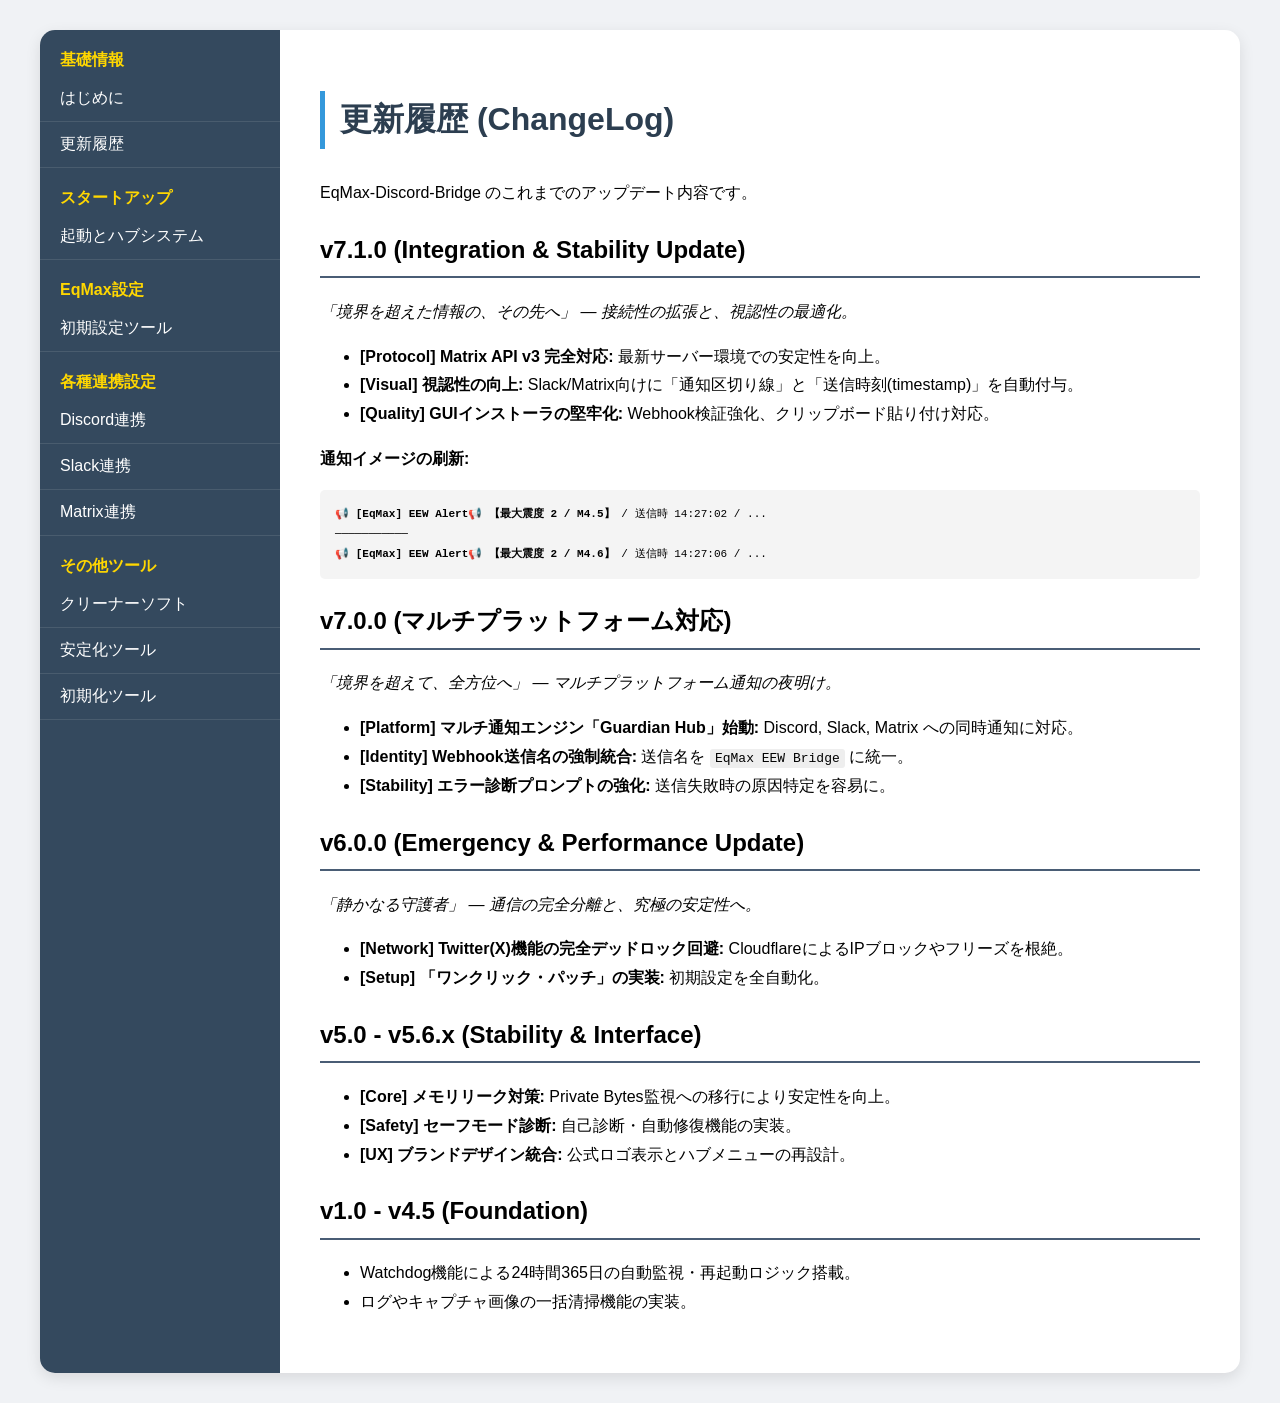
==== Manual/ChangeLog.html @ 86a5e67a "html Update" ====
<!DOCTYPE html PUBLIC "-//W3C//DTD XHTML 1.0 Transitional//EN" "http://www.w3.org/TR/xhtml1/DTD/xhtml1-transitional.dtd">
<html xmlns="http://www.w3.org/1999/xhtml"><!-- InstanceBegin template="/Templates/main-Template-DWT.dwt" codeOutsideHTMLIsLocked="false" -->
<head>
<meta http-equiv="Content-Type" content="text/html; charset=utf-8" />
<!-- InstanceBeginEditable name="doctitle" -->
<title>基礎情報：更新履歴</title>
<!-- InstanceEndEditable -->
<link href="style.css" rel="stylesheet" type="text/css" />
<!-- InstanceBeginEditable name="head" -->
<!-- InstanceEndEditable -->
</head>

<body>

<div class="container">
    <div class="sidebar1">
      <div class="sidebar-title">基礎情報</div>
      <ul class="nav">
        <li><a href="Index.html">はじめに</a></li>
        <li><a href="ChangeLog.html">更新履歴</a></li>
      </ul>

      <div class="sidebar-title">スタートアップ</div>
      <ul class="nav">
		<li><a href="HUBSystem.html">起動とハブシステム</a></li>      </ul>
      <div class="sidebar-title">EqMax設定</div>
      <ul class="nav">
        <li><a href="Initialize.html">初期設定ツール</a></li>
      </ul>
      
      <div class="sidebar-title">各種連携設定</div>
      <ul class="nav">
        <li><a href="Link-Discord.html">Discord連携</a></li>
        <li><a href="Link-Slack.html">Slack連携</a></li>
        <li><a href="Link-Matrix.html">Matrix連携</a></li>
      </ul>
    
      <div class="sidebar-title">その他ツール</div>
      <ul class="nav">
        <li><a href="Cleaner.html">クリーナーソフト</a></li>
        <li><a href="Watchdog.html">安定化ツール</a></li>
        <li><a href="Reset.html">初期化ツール</a></li>
      </ul>
    </div>
  <div class="content"><!-- InstanceBeginEditable name="main_content" -->
<h1>更新履歴 (ChangeLog)</h1>
<p>EqMax-Discord-Bridge のこれまでのアップデート内容です。</p>

<h2 style="border-bottom: 2px solid #4a5d75; padding-bottom: 5px;">v7.1.0 (Integration & Stability Update)</h2>
<p><em>「境界を超えた情報の、その先へ」 — 接続性の拡張と、視認性の最適化。</em></p>
<ul>
  <li><strong>[Protocol] Matrix API v3 完全対応:</strong> 最新サーバー環境での安定性を向上。</li>
  <li><strong>[Visual] 視認性の向上:</strong> Slack/Matrix向けに「通知区切り線」と「送信時刻(timestamp)」を自動付与。</li>
  <li><strong>[Quality] GUIインストーラの堅牢化:</strong> Webhook検証強化、クリップボード貼り付け対応。</li>
</ul>
<p><strong>通知イメージの刷新:</strong></p>
<pre style="background: #f4f4f4; padding: 15px; border-radius: 5px; font-size: 0.85em; overflow-x: auto;">
📢 <strong>[EqMax] EEW Alert📢 【最大震度 2 / M4.5】</strong> / 送信時 14:27:02 / ...
───────────
📢 <strong>[EqMax] EEW Alert📢 【最大震度 2 / M4.6】</strong> / 送信時 14:27:06 / ...
</pre>

<h2 style="border-bottom: 2px solid #4a5d75; padding-bottom: 5px;">v7.0.0 (マルチプラットフォーム対応)</h2>
<p><em>「境界を超えて、全方位へ」 — マルチプラットフォーム通知の夜明け。</em></p>
<ul>
  <li><strong>[Platform] マルチ通知エンジン「Guardian Hub」始動:</strong> Discord, Slack, Matrix への同時通知に対応。</li>
  <li><strong>[Identity] Webhook送信名の強制統合:</strong> 送信名を <code>EqMax EEW Bridge</code> に統一。</li>
  <li><strong>[Stability] エラー診断プロンプトの強化:</strong> 送信失敗時の原因特定を容易に。</li>
</ul>

<h2 style="border-bottom: 2px solid #4a5d75; padding-bottom: 5px;">v6.0.0 (Emergency & Performance Update)</h2>
<p><em>「静かなる守護者」 — 通信の完全分離と、究極の安定性へ。</em></p>
<ul>
  <li><strong>[Network] Twitter(X)機能の完全デッドロック回避:</strong> CloudflareによるIPブロックやフリーズを根絶。</li>
  <li><strong>[Setup] 「ワンクリック・パッチ」の実装:</strong> 初期設定を全自動化。</li>
</ul>

<h2 style="border-bottom: 2px solid #4a5d75; padding-bottom: 5px;">v5.0 - v5.6.x (Stability & Interface)</h2>
<ul>
  <li><strong>[Core] メモリリーク対策:</strong> Private Bytes監視への移行により安定性を向上。</li>
  <li><strong>[Safety] セーフモード診断:</strong> 自己診断・自動修復機能の実装。</li>
  <li><strong>[UX] ブランドデザイン統合:</strong> 公式ロゴ表示とハブメニューの再設計。</li>
</ul>

<h2 style="border-bottom: 2px solid #4a5d75; padding-bottom: 5px;">v1.0 - v4.5 (Foundation)</h2>
<ul>
  <li>Watchdog機能による24時間365日の自動監視・再起動ロジック搭載。</li>
  <li>ログやキャプチャ画像の一括清掃機能の実装。</li>
</ul><!-- TemplateBeginEditable name="head" -->
<!-- TemplateEndEditable -->
<!-- InstanceEndEditable --><!-- end .content --></div>
  <!-- end .container --></div>
</body>
<!-- InstanceEnd --></html>
---- Manual/style.css ----
/* --- 1. 基本設定・レイアウト --- */
body { font-family: "Meiryo", sans-serif; background-color: #f0f2f5; margin: 0; padding: 30px; }
.container { max-width: 1200px; background: #FFF; margin: 0 auto; display: flex; box-shadow: 0 5px 15px rgba(0,0,0,0.1); min-height: 80vh; border-radius: 15px; overflow: hidden; }
.content { padding: 40px; flex: 1; line-height: 1.8; }
.text-center { text-align: center; display: flex; flex-direction: column; align-items: center; margin-bottom: 40px; }
.card { border: 1px solid #ccc; padding: 20px; background: #fff; margin-bottom: 20px; border-radius: 4px; }
.description { flex: 1; }

/* --- 2. Flexboxレイアウト（画像並列） --- */
.flex-container {
    display: flex;
    gap: 20px;
    flex-wrap: wrap;
    align-items: flex-start;
} /* ←ここでちゃんと閉じる */

/* --- 3. 画像の一括設定（全カード共通） --- */
.card img {
    max-width: 100%;       /* これ以上デカくならないガードレールのみ */
    height: auto;
    display: block;
    cursor: pointer;
    transition: transform 0.2s ease-in-out;
}
.card img:hover {
    transform: scale(1.8);
    z-index: 999;
}

/* --- 4. コンポーネント・その他 --- */
table { border-collapse: collapse; width: 100%; margin: 15px 0; font-size: 0.9em; }
table th, table td { border: 1px solid #ddd; padding: 10px; text-align: center; }
table th { background-color: #f8f9fa; color: #333; font-weight: bold; }
.card ul { margin: 5px 0; padding-left: 20px; }
.card li { margin-bottom: 8px; }
code { background: #eee; padding: 2px 5px; border-radius: 3px; font-family: monospace; }

/* --- 5. サイドバー・見出し --- */
.sidebar1 { width: 240px; background-color: #34495e; color: #fff; }
.sidebar-title { color: #ffd700; font-weight: bold; padding: 20px 20px 5px 20px; }
ul.nav { list-style: none; padding: 0; margin: 0; }
ul.nav li a { display: block; padding: 12px 20px; color: #fff; text-decoration: none; border-bottom: 1px solid rgba(255,255,255,0.1); }
ul.nav li a:hover { background: #6c84a3; }
h1 { color: #2c3e50; border-left: 5px solid #3498db; padding-left: 15px; margin-bottom: 30px; }

/* --- 6. レスポンシブ --- */
@media (max-width: 768px) {
    .container { flex-direction: column; }
    .flex-container { flex-direction: column; }
}
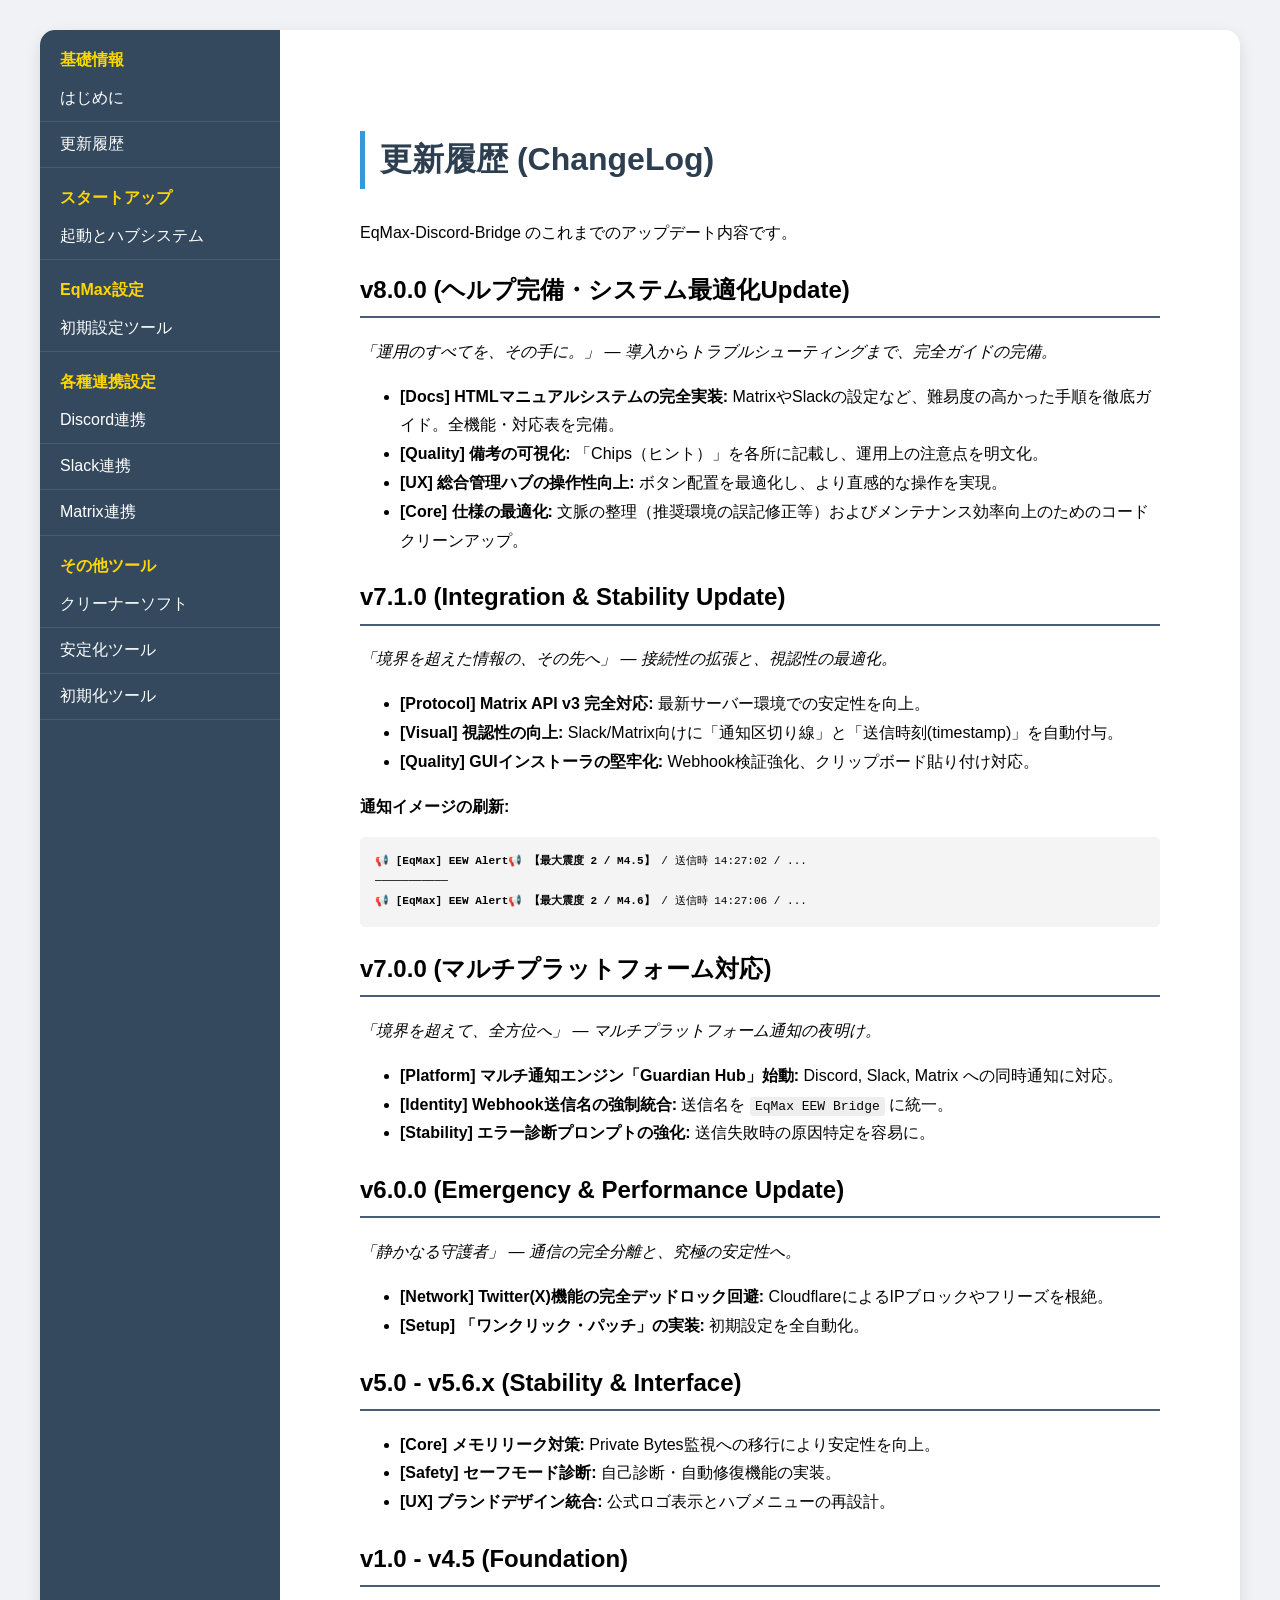
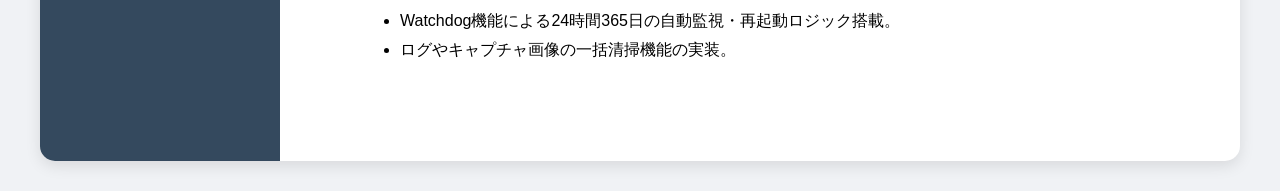
==== commit 04c37629: "v8.0.0Update" ====
--- a/Manual/ChangeLog.html
+++ b/Manual/ChangeLog.html
@@ -1,5 +1,6 @@
 <!DOCTYPE html PUBLIC "-//W3C//DTD XHTML 1.0 Transitional//EN" "http://www.w3.org/TR/xhtml1/DTD/xhtml1-transitional.dtd">
-<html xmlns="http://www.w3.org/1999/xhtml"><!-- InstanceBegin template="/Templates/main-Template-DWT.dwt" codeOutsideHTMLIsLocked="false" -->
+<html xmlns="http://www.w3.org/1999/xhtml">
+<!-- InstanceBegin template="/Templates/main-Template-DWT.dwt" codeOutsideHTMLIsLocked="false" -->
 <head>
 <meta http-equiv="Content-Type" content="text/html; charset=utf-8" />
 <!-- InstanceBeginEditable name="doctitle" -->
@@ -11,84 +12,86 @@
 </head>
 
 <body>
-
 <div class="container">
-    <div class="sidebar1">
-      <div class="sidebar-title">基礎情報</div>
-      <ul class="nav">
-        <li><a href="Index.html">はじめに</a></li>
-        <li><a href="ChangeLog.html">更新履歴</a></li>
+  <div class="sidebar1">
+    <div class="sidebar-title">基礎情報</div>
+    <ul class="nav">
+      <li><a href="Index.html">はじめに</a></li>
+      <li><a href="ChangeLog.html">更新履歴</a></li>
+    </ul>
+    <div class="sidebar-title">スタートアップ</div>
+    <ul class="nav">
+      <li><a href="HUBSystem.html">起動とハブシステム</a></li>
+    </ul>
+    <div class="sidebar-title">EqMax設定</div>
+    <ul class="nav">
+      <li><a href="Initialize.html">初期設定ツール</a></li>
+    </ul>
+    <div class="sidebar-title">各種連携設定</div>
+    <ul class="nav">
+      <li><a href="Link-Discord.html">Discord連携</a></li>
+      <li><a href="Link-Slack.html">Slack連携</a></li>
+      <li><a href="Link-Matrix.html">Matrix連携</a></li>
+    </ul>
+    <div class="sidebar-title">その他ツール</div>
+    <ul class="nav">
+      <li><a href="Cleaner.html">クリーナーソフト</a></li>
+      <li><a href="Watchdog.html">安定化ツール</a></li>
+      <li><a href="Reset.html">初期化ツール</a></li>
+    </ul>
+  </div>
+  <div class="content"><!-- InstanceBeginEditable name="main_content" -->
+    <div class="content">
+      <h1>更新履歴 (ChangeLog)</h1>
+      <p>EqMax-Discord-Bridge のこれまでのアップデート内容です。</p>
+      <h2 style="border-bottom: 2px solid #4a5d75; padding-bottom: 5px;">v8.0.0 (ヘルプ完備・システム最適化Update)</h2>
+      <p><em>「運用のすべてを、その手に。」 — 導入からトラブルシューティングまで、完全ガイドの完備。</em></p>
+      <ul>
+        <li><strong>[Docs] HTMLマニュアルシステムの完全実装:</strong> MatrixやSlackの設定など、難易度の高かった手順を徹底ガイド。全機能・対応表を完備。</li>
+        <li><strong>[Quality] 備考の可視化:</strong> 「Chips（ヒント）」を各所に記載し、運用上の注意点を明文化。</li>
+        <li><strong>[UX] 総合管理ハブの操作性向上:</strong> ボタン配置を最適化し、より直感的な操作を実現。</li>
+        <li><strong>[Core] 仕様の最適化:</strong> 文脈の整理（推奨環境の誤記修正等）およびメンテナンス効率向上のためのコードクリーンアップ。</li>
       </ul>
-
-      <div class="sidebar-title">スタートアップ</div>
-      <ul class="nav">
-		<li><a href="HUBSystem.html">起動とハブシステム</a></li>      </ul>
-      <div class="sidebar-title">EqMax設定</div>
-      <ul class="nav">
-        <li><a href="Initialize.html">初期設定ツール</a></li>
+      <h2 style="border-bottom: 2px solid #4a5d75; padding-bottom: 5px;">v7.1.0 (Integration & Stability Update)</h2>
+      <p><em>「境界を超えた情報の、その先へ」 — 接続性の拡張と、視認性の最適化。</em></p>
+      <ul>
+        <li><strong>[Protocol] Matrix API v3 完全対応:</strong> 最新サーバー環境での安定性を向上。</li>
+        <li><strong>[Visual] 視認性の向上:</strong> Slack/Matrix向けに「通知区切り線」と「送信時刻(timestamp)」を自動付与。</li>
+        <li><strong>[Quality] GUIインストーラの堅牢化:</strong> Webhook検証強化、クリップボード貼り付け対応。</li>
       </ul>
-      
-      <div class="sidebar-title">各種連携設定</div>
-      <ul class="nav">
-        <li><a href="Link-Discord.html">Discord連携</a></li>
-        <li><a href="Link-Slack.html">Slack連携</a></li>
-        <li><a href="Link-Matrix.html">Matrix連携</a></li>
-      </ul>
-    
-      <div class="sidebar-title">その他ツール</div>
-      <ul class="nav">
-        <li><a href="Cleaner.html">クリーナーソフト</a></li>
-        <li><a href="Watchdog.html">安定化ツール</a></li>
-        <li><a href="Reset.html">初期化ツール</a></li>
-      </ul>
-    </div>
-  <div class="content"><!-- InstanceBeginEditable name="main_content" -->
-<h1>更新履歴 (ChangeLog)</h1>
-<p>EqMax-Discord-Bridge のこれまでのアップデート内容です。</p>
-
-<h2 style="border-bottom: 2px solid #4a5d75; padding-bottom: 5px;">v7.1.0 (Integration & Stability Update)</h2>
-<p><em>「境界を超えた情報の、その先へ」 — 接続性の拡張と、視認性の最適化。</em></p>
-<ul>
-  <li><strong>[Protocol] Matrix API v3 完全対応:</strong> 最新サーバー環境での安定性を向上。</li>
-  <li><strong>[Visual] 視認性の向上:</strong> Slack/Matrix向けに「通知区切り線」と「送信時刻(timestamp)」を自動付与。</li>
-  <li><strong>[Quality] GUIインストーラの堅牢化:</strong> Webhook検証強化、クリップボード貼り付け対応。</li>
-</ul>
-<p><strong>通知イメージの刷新:</strong></p>
-<pre style="background: #f4f4f4; padding: 15px; border-radius: 5px; font-size: 0.85em; overflow-x: auto;">
+      <p><strong>通知イメージの刷新:</strong></p>
+      <pre style="background: #f4f4f4; padding: 15px; border-radius: 5px; font-size: 0.85em; overflow-x: auto;">
 📢 <strong>[EqMax] EEW Alert📢 【最大震度 2 / M4.5】</strong> / 送信時 14:27:02 / ...
 ───────────
 📢 <strong>[EqMax] EEW Alert📢 【最大震度 2 / M4.6】</strong> / 送信時 14:27:06 / ...
 </pre>
-
-<h2 style="border-bottom: 2px solid #4a5d75; padding-bottom: 5px;">v7.0.0 (マルチプラットフォーム対応)</h2>
-<p><em>「境界を超えて、全方位へ」 — マルチプラットフォーム通知の夜明け。</em></p>
-<ul>
-  <li><strong>[Platform] マルチ通知エンジン「Guardian Hub」始動:</strong> Discord, Slack, Matrix への同時通知に対応。</li>
-  <li><strong>[Identity] Webhook送信名の強制統合:</strong> 送信名を <code>EqMax EEW Bridge</code> に統一。</li>
-  <li><strong>[Stability] エラー診断プロンプトの強化:</strong> 送信失敗時の原因特定を容易に。</li>
-</ul>
-
-<h2 style="border-bottom: 2px solid #4a5d75; padding-bottom: 5px;">v6.0.0 (Emergency & Performance Update)</h2>
-<p><em>「静かなる守護者」 — 通信の完全分離と、究極の安定性へ。</em></p>
-<ul>
-  <li><strong>[Network] Twitter(X)機能の完全デッドロック回避:</strong> CloudflareによるIPブロックやフリーズを根絶。</li>
-  <li><strong>[Setup] 「ワンクリック・パッチ」の実装:</strong> 初期設定を全自動化。</li>
-</ul>
-
-<h2 style="border-bottom: 2px solid #4a5d75; padding-bottom: 5px;">v5.0 - v5.6.x (Stability & Interface)</h2>
-<ul>
-  <li><strong>[Core] メモリリーク対策:</strong> Private Bytes監視への移行により安定性を向上。</li>
-  <li><strong>[Safety] セーフモード診断:</strong> 自己診断・自動修復機能の実装。</li>
-  <li><strong>[UX] ブランドデザイン統合:</strong> 公式ロゴ表示とハブメニューの再設計。</li>
-</ul>
-
-<h2 style="border-bottom: 2px solid #4a5d75; padding-bottom: 5px;">v1.0 - v4.5 (Foundation)</h2>
-<ul>
-  <li>Watchdog機能による24時間365日の自動監視・再起動ロジック搭載。</li>
-  <li>ログやキャプチャ画像の一括清掃機能の実装。</li>
-</ul><!-- TemplateBeginEditable name="head" -->
-<!-- TemplateEndEditable -->
-<!-- InstanceEndEditable --><!-- end .content --></div>
+      <h2 style="border-bottom: 2px solid #4a5d75; padding-bottom: 5px;">v7.0.0 (マルチプラットフォーム対応)</h2>
+      <p><em>「境界を超えて、全方位へ」 — マルチプラットフォーム通知の夜明け。</em></p>
+      <ul>
+        <li><strong>[Platform] マルチ通知エンジン「Guardian Hub」始動:</strong> Discord, Slack, Matrix への同時通知に対応。</li>
+        <li><strong>[Identity] Webhook送信名の強制統合:</strong> 送信名を <code>EqMax EEW Bridge</code> に統一。</li>
+        <li><strong>[Stability] エラー診断プロンプトの強化:</strong> 送信失敗時の原因特定を容易に。</li>
+      </ul>
+      <h2 style="border-bottom: 2px solid #4a5d75; padding-bottom: 5px;">v6.0.0 (Emergency & Performance Update)</h2>
+      <p><em>「静かなる守護者」 — 通信の完全分離と、究極の安定性へ。</em></p>
+      <ul>
+        <li><strong>[Network] Twitter(X)機能の完全デッドロック回避:</strong> CloudflareによるIPブロックやフリーズを根絶。</li>
+        <li><strong>[Setup] 「ワンクリック・パッチ」の実装:</strong> 初期設定を全自動化。</li>
+      </ul>
+      <h2 style="border-bottom: 2px solid #4a5d75; padding-bottom: 5px;">v5.0 - v5.6.x (Stability & Interface)</h2>
+      <ul>
+        <li><strong>[Core] メモリリーク対策:</strong> Private Bytes監視への移行により安定性を向上。</li>
+        <li><strong>[Safety] セーフモード診断:</strong> 自己診断・自動修復機能の実装。</li>
+        <li><strong>[UX] ブランドデザイン統合:</strong> 公式ロゴ表示とハブメニューの再設計。</li>
+      </ul>
+      <h2 style="border-bottom: 2px solid #4a5d75; padding-bottom: 5px;">v1.0 - v4.5 (Foundation)</h2>
+      <ul>
+        <li>Watchdog機能による24時間365日の自動監視・再起動ロジック搭載。</li>
+        <li>ログやキャプチャ画像の一括清掃機能の実装。</li>
+      </ul>
+    </div>
+    <!-- InstanceEndEditable --><!-- end .content --></div>
   <!-- end .container --></div>
 </body>
-<!-- InstanceEnd --></html>
+<!-- InstanceEnd -->
+</html>
--- a/Manual/style.css
+++ b/Manual/style.css
@@ -1,50 +1,130 @@
 /* --- 1. 基本設定・レイアウト --- */
-body { font-family: "Meiryo", sans-serif; background-color: #f0f2f5; margin: 0; padding: 30px; }
-.container { max-width: 1200px; background: #FFF; margin: 0 auto; display: flex; box-shadow: 0 5px 15px rgba(0,0,0,0.1); min-height: 80vh; border-radius: 15px; overflow: hidden; }
-.content { padding: 40px; flex: 1; line-height: 1.8; }
-.text-center { text-align: center; display: flex; flex-direction: column; align-items: center; margin-bottom: 40px; }
-.card { border: 1px solid #ccc; padding: 20px; background: #fff; margin-bottom: 20px; border-radius: 4px; }
-.description { flex: 1; }
-
+body {
+	font-family: "Meiryo", sans-serif;
+	background-color: #f0f2f5;
+	margin: 0;
+	padding: 30px;
+}
+.container {
+	max-width: 1200px;
+	background: #FFF;
+	margin: 0 auto;
+	display: flex;
+	box-shadow: 0 5px 15px rgba(0,0,0,0.1);
+	min-height: 80vh;
+	border-radius: 15px;
+	overflow: hidden;
+}
+.content {
+	padding: 40px;
+	flex: 1;
+	line-height: 1.8;
+}
+.text-center {
+	text-align: center;
+	display: flex;
+	flex-direction: column;
+	align-items: center;
+	margin-bottom: 40px;
+}
+.card {
+	border: 1px solid #ccc;
+	padding: 20px;
+	background: #fff;
+	margin-bottom: 20px;
+	border-radius: 4px;
+}
+.description {
+	flex: 1;
+}
 /* --- 2. Flexboxレイアウト（画像並列） --- */
 .flex-container {
-    display: flex;
-    gap: 20px;
-    flex-wrap: wrap;
-    align-items: flex-start;
+	display: flex;
+	gap: 20px;
+	flex-wrap: wrap;
+	align-items: flex-start;
 } /* ←ここでちゃんと閉じる */
-
 /* --- 3. 画像の一括設定（全カード共通） --- */
 .card img {
-    max-width: 100%;       /* これ以上デカくならないガードレールのみ */
-    height: auto;
-    display: block;
-    cursor: pointer;
-    transition: transform 0.2s ease-in-out;
+	max-width: 100%;       /* これ以上デカくならないガードレールのみ */
+	height: auto;
+	display: block;
+	cursor: pointer;
+	transition: transform 0.2s ease-in-out;
 }
 .card img:hover {
-    transform: scale(1.8);
-    z-index: 999;
+	transform: scale(1.8);
+	z-index: 999;
 }
-
 /* --- 4. コンポーネント・その他 --- */
-table { border-collapse: collapse; width: 100%; margin: 15px 0; font-size: 0.9em; }
-table th, table td { border: 1px solid #ddd; padding: 10px; text-align: center; }
-table th { background-color: #f8f9fa; color: #333; font-weight: bold; }
-.card ul { margin: 5px 0; padding-left: 20px; }
-.card li { margin-bottom: 8px; }
-code { background: #eee; padding: 2px 5px; border-radius: 3px; font-family: monospace; }
-
+table {
+	border-collapse: collapse;
+	width: 100%;
+	margin: 15px 0;
+	font-size: 0.9em;
+}
+table th, table td {
+	border: 1px solid #ddd;
+	padding: 10px;
+	text-align: center;
+}
+table th {
+	background-color: #f8f9fa;
+	color: #333;
+	font-weight: bold;
+}
+.card ul {
+	margin: 5px 0;
+	padding-left: 20px;
+}
+.card li {
+	margin-bottom: 8px;
+}
+code {
+	background: #eee;
+	padding: 2px 5px;
+	border-radius: 3px;
+	font-family: monospace;
+}
 /* --- 5. サイドバー・見出し --- */
-.sidebar1 { width: 240px; background-color: #34495e; color: #fff; }
-.sidebar-title { color: #ffd700; font-weight: bold; padding: 20px 20px 5px 20px; }
-ul.nav { list-style: none; padding: 0; margin: 0; }
-ul.nav li a { display: block; padding: 12px 20px; color: #fff; text-decoration: none; border-bottom: 1px solid rgba(255,255,255,0.1); }
-ul.nav li a:hover { background: #6c84a3; }
-h1 { color: #2c3e50; border-left: 5px solid #3498db; padding-left: 15px; margin-bottom: 30px; }
+.sidebar1 {
+	width: 240px;
+	background-color: #34495e;
+	color: #fff;
+}
+.sidebar-title {
+	color: #ffd700;
+	font-weight: bold;
+	padding: 20px 20px 5px 20px;
+}
+ul.nav {
+	list-style: none;
+	padding: 0;
+	margin: 0;
+}
+ul.nav li a {
+	display: block;
+	padding: 12px 20px;
+	color: #fff;
+	text-decoration: none;
+	border-bottom: 1px solid rgba(255,255,255,0.1);
+}
+ul.nav li a:hover {
+	background: #6c84a3;
+}
+h1 {
+	color: #2c3e50;
+	border-left: 5px solid #3498db;
+	padding-left: 15px;
+	margin-bottom: 30px;
+}
 
 /* --- 6. レスポンシブ --- */
 @media (max-width: 768px) {
-    .container { flex-direction: column; }
-    .flex-container { flex-direction: column; }
+.container {
+	flex-direction: column;
 }
+.flex-container {
+	flex-direction: column;
+}
+}
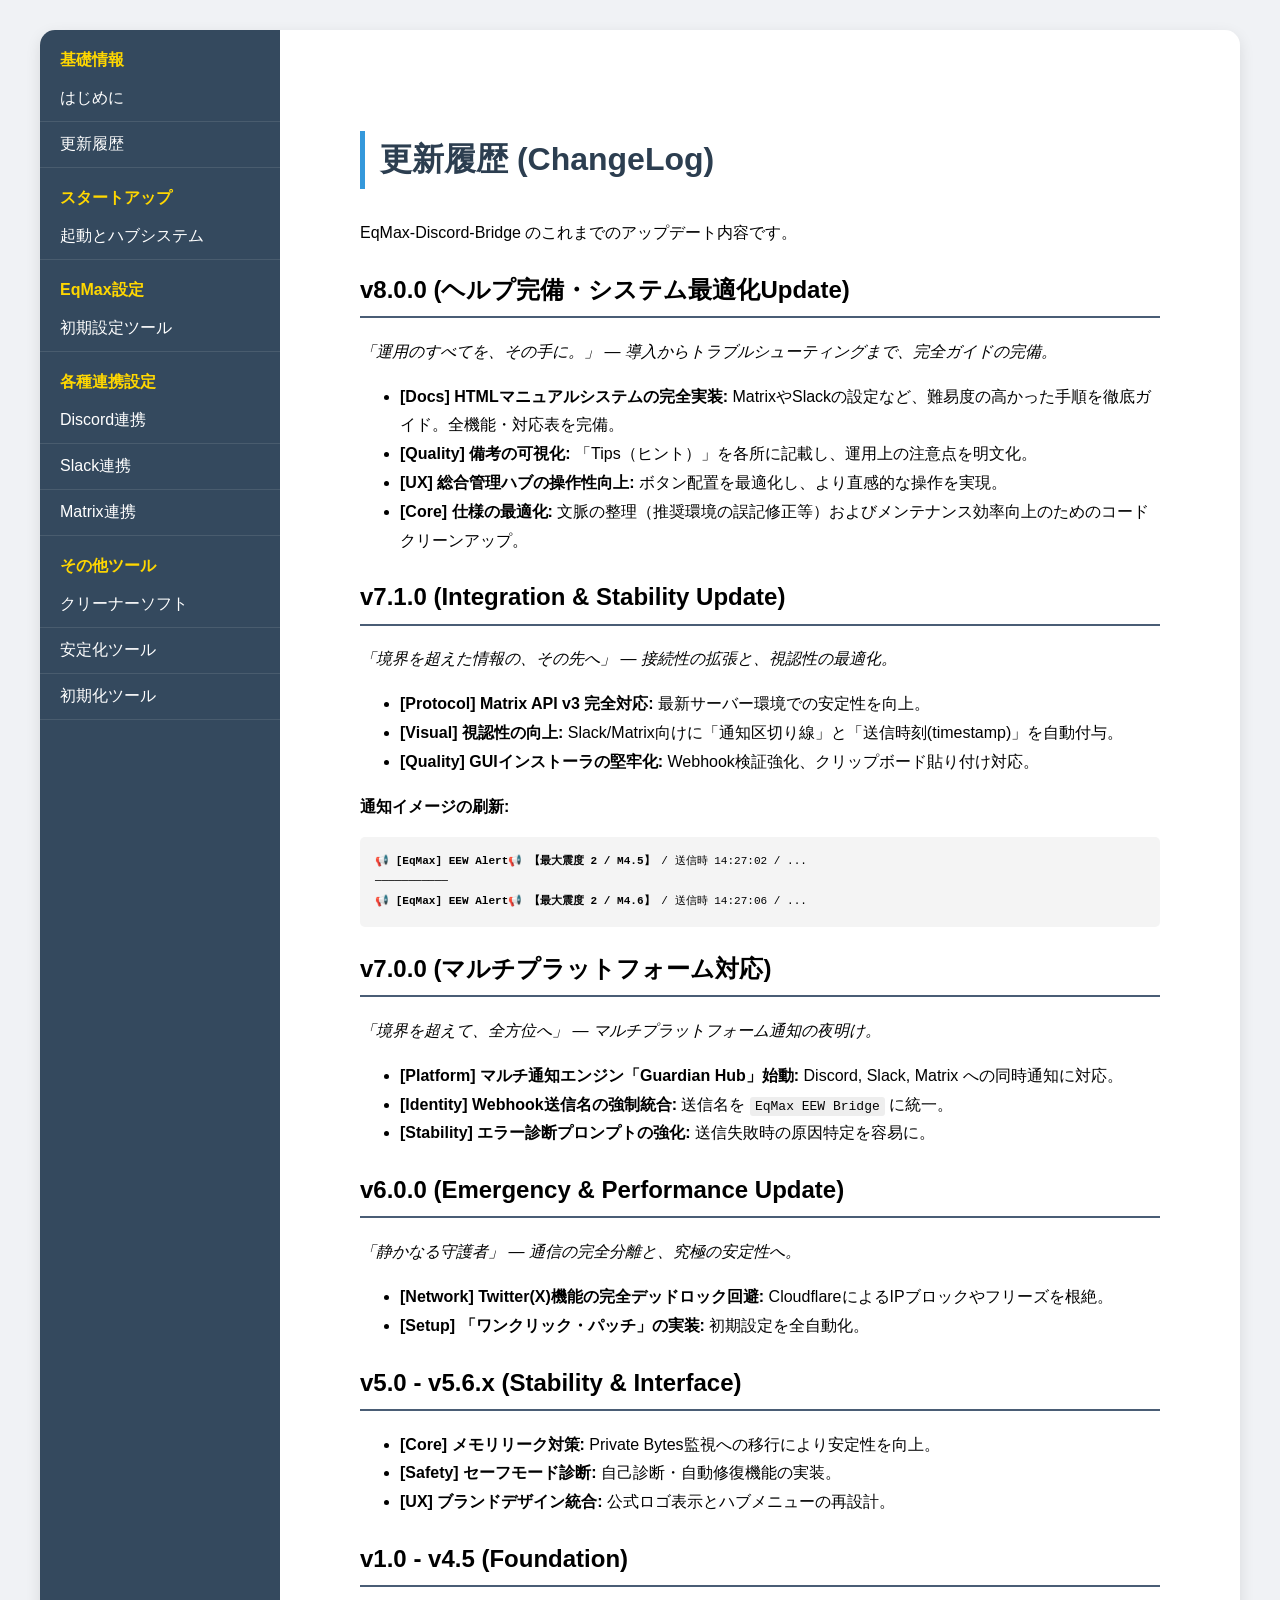
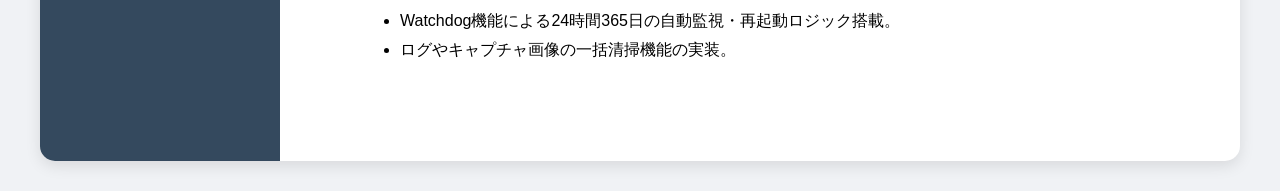
==== commit efba3059: "v8.5SR2" ====
--- a/Manual/ChangeLog.html
+++ b/Manual/ChangeLog.html
@@ -48,7 +48,7 @@
       <p><em>「運用のすべてを、その手に。」 — 導入からトラブルシューティングまで、完全ガイドの完備。</em></p>
       <ul>
         <li><strong>[Docs] HTMLマニュアルシステムの完全実装:</strong> MatrixやSlackの設定など、難易度の高かった手順を徹底ガイド。全機能・対応表を完備。</li>
-        <li><strong>[Quality] 備考の可視化:</strong> 「Chips（ヒント）」を各所に記載し、運用上の注意点を明文化。</li>
+        <li><strong>[Quality] 備考の可視化:</strong> 「Tips（ヒント）」を各所に記載し、運用上の注意点を明文化。</li>
         <li><strong>[UX] 総合管理ハブの操作性向上:</strong> ボタン配置を最適化し、より直感的な操作を実現。</li>
         <li><strong>[Core] 仕様の最適化:</strong> 文脈の整理（推奨環境の誤記修正等）およびメンテナンス効率向上のためのコードクリーンアップ。</li>
       </ul>
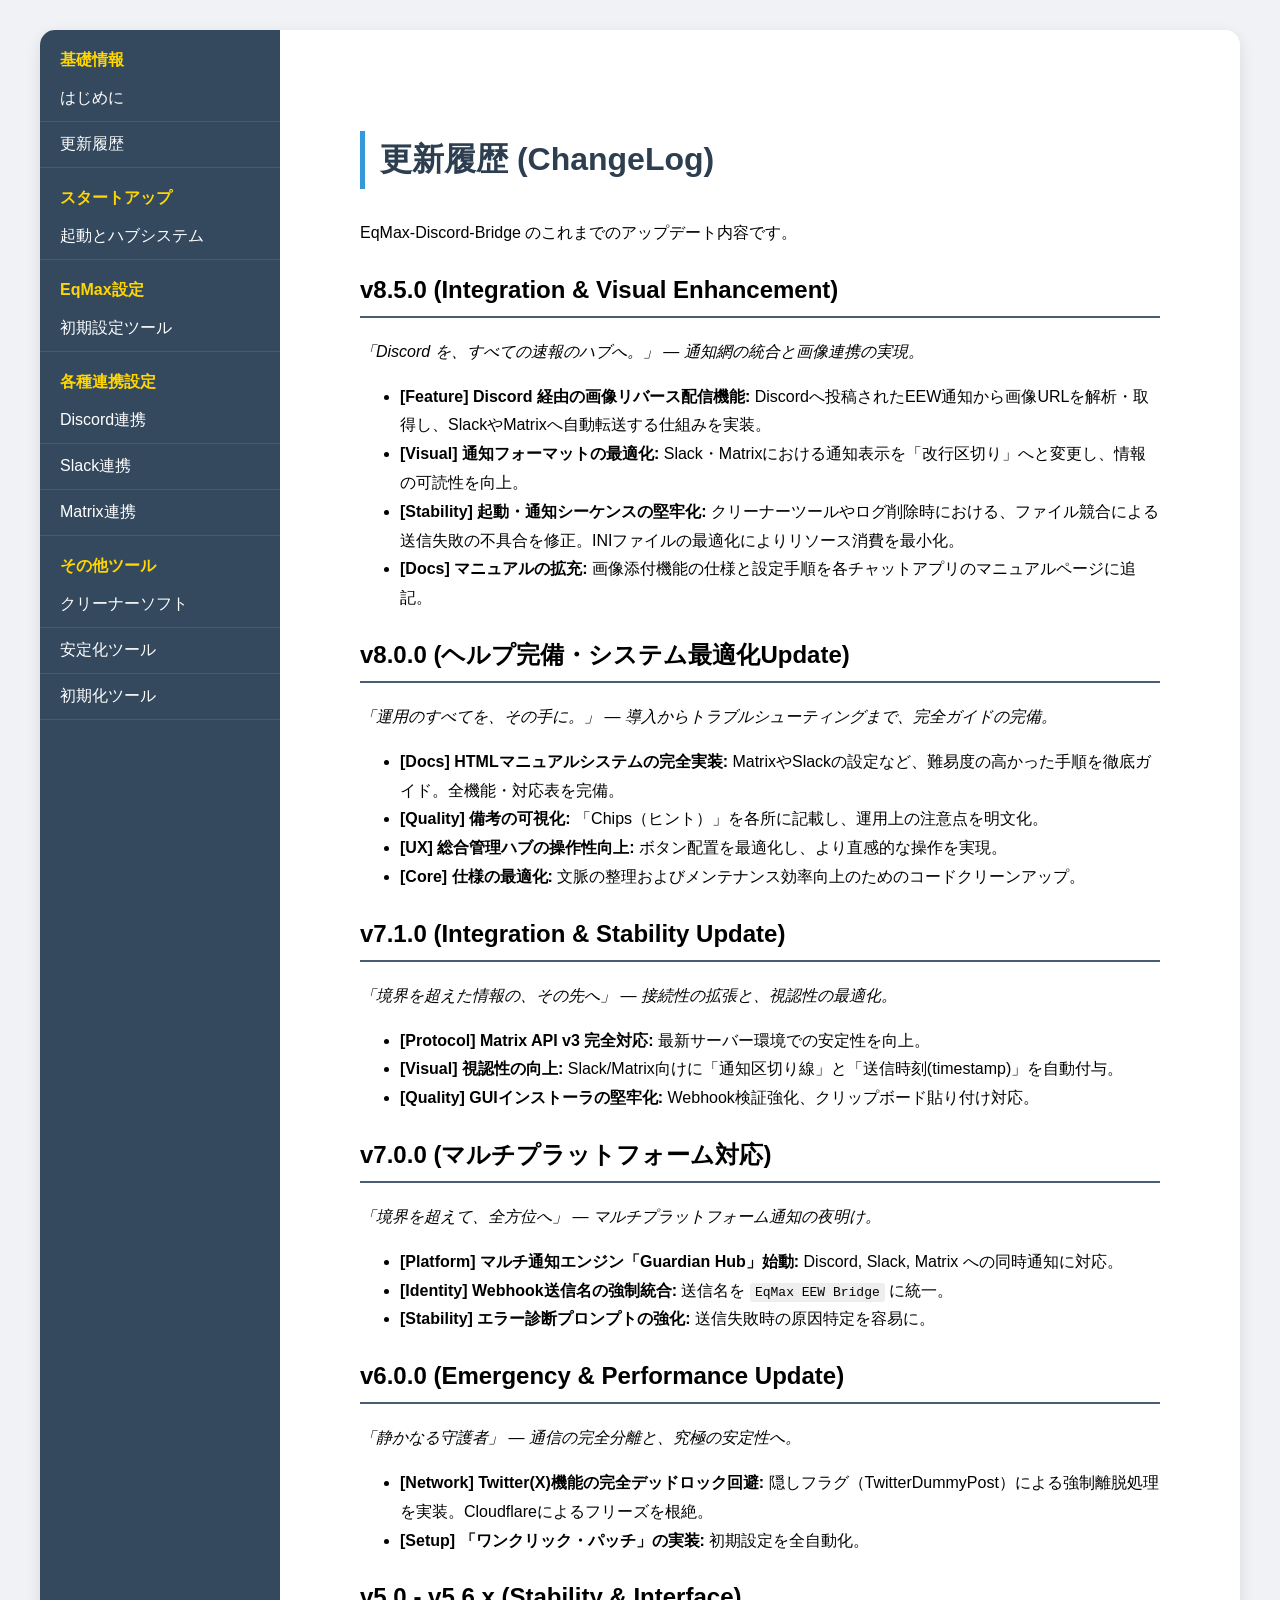
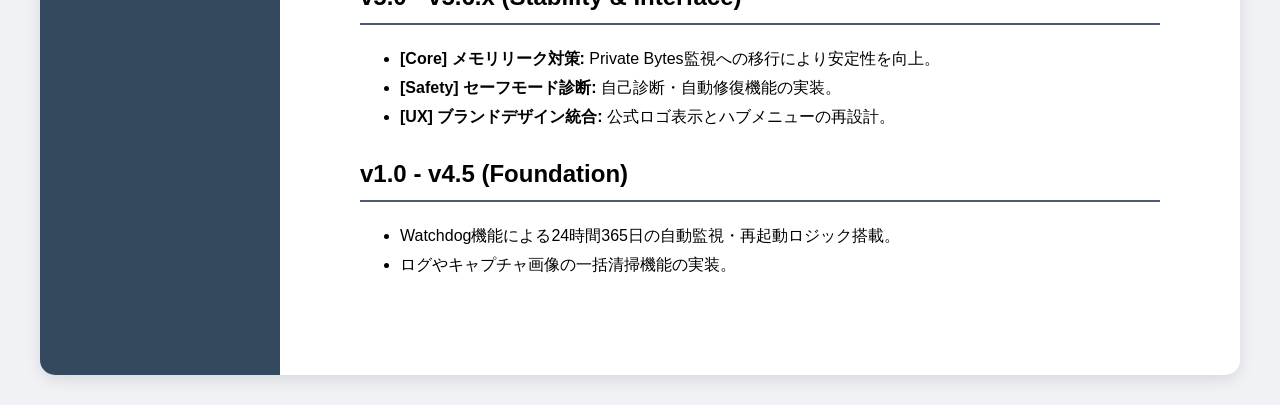
==== commit c9791f1c: "8.5リリースソース" ====
--- a/Manual/ChangeLog.html
+++ b/Manual/ChangeLog.html
@@ -41,17 +41,27 @@
     </ul>
   </div>
   <div class="content"><!-- InstanceBeginEditable name="main_content" -->
-    <div class="content">
-      <h1>更新履歴 (ChangeLog)</h1>
+    <div class="content"><h1>更新履歴 (ChangeLog)</h1>
       <p>EqMax-Discord-Bridge のこれまでのアップデート内容です。</p>
+
+      <h2 style="border-bottom: 2px solid #4a5d75; padding-bottom: 5px;">v8.5.0 (Integration & Visual Enhancement)</h2>
+      <p><em>「Discord を、すべての速報のハブへ。」 — 通知網の統合と画像連携の実現。</em></p>
+      <ul>
+        <li><strong>[Feature] Discord 経由の画像リバース配信機能:</strong> Discordへ投稿されたEEW通知から画像URLを解析・取得し、SlackやMatrixへ自動転送する仕組みを実装。</li>
+        <li><strong>[Visual] 通知フォーマットの最適化:</strong> Slack・Matrixにおける通知表示を「改行区切り」へと変更し、情報の可読性を向上。</li>
+        <li><strong>[Stability] 起動・通知シーケンスの堅牢化:</strong> クリーナーツールやログ削除時における、ファイル競合による送信失敗の不具合を修正。INIファイルの最適化によりリソース消費を最小化。</li>
+        <li><strong>[Docs] マニュアルの拡充:</strong> 画像添付機能の仕様と設定手順を各チャットアプリのマニュアルページに追記。</li>
+      </ul>
+
       <h2 style="border-bottom: 2px solid #4a5d75; padding-bottom: 5px;">v8.0.0 (ヘルプ完備・システム最適化Update)</h2>
       <p><em>「運用のすべてを、その手に。」 — 導入からトラブルシューティングまで、完全ガイドの完備。</em></p>
       <ul>
         <li><strong>[Docs] HTMLマニュアルシステムの完全実装:</strong> MatrixやSlackの設定など、難易度の高かった手順を徹底ガイド。全機能・対応表を完備。</li>
-        <li><strong>[Quality] 備考の可視化:</strong> 「Tips（ヒント）」を各所に記載し、運用上の注意点を明文化。</li>
+        <li><strong>[Quality] 備考の可視化:</strong> 「Chips（ヒント）」を各所に記載し、運用上の注意点を明文化。</li>
         <li><strong>[UX] 総合管理ハブの操作性向上:</strong> ボタン配置を最適化し、より直感的な操作を実現。</li>
-        <li><strong>[Core] 仕様の最適化:</strong> 文脈の整理（推奨環境の誤記修正等）およびメンテナンス効率向上のためのコードクリーンアップ。</li>
+        <li><strong>[Core] 仕様の最適化:</strong> 文脈の整理およびメンテナンス効率向上のためのコードクリーンアップ。</li>
       </ul>
+
       <h2 style="border-bottom: 2px solid #4a5d75; padding-bottom: 5px;">v7.1.0 (Integration & Stability Update)</h2>
       <p><em>「境界を超えた情報の、その先へ」 — 接続性の拡張と、視認性の最適化。</em></p>
       <ul>
@@ -59,12 +69,7 @@
         <li><strong>[Visual] 視認性の向上:</strong> Slack/Matrix向けに「通知区切り線」と「送信時刻(timestamp)」を自動付与。</li>
         <li><strong>[Quality] GUIインストーラの堅牢化:</strong> Webhook検証強化、クリップボード貼り付け対応。</li>
       </ul>
-      <p><strong>通知イメージの刷新:</strong></p>
-      <pre style="background: #f4f4f4; padding: 15px; border-radius: 5px; font-size: 0.85em; overflow-x: auto;">
-📢 <strong>[EqMax] EEW Alert📢 【最大震度 2 / M4.5】</strong> / 送信時 14:27:02 / ...
-───────────
-📢 <strong>[EqMax] EEW Alert📢 【最大震度 2 / M4.6】</strong> / 送信時 14:27:06 / ...
-</pre>
+
       <h2 style="border-bottom: 2px solid #4a5d75; padding-bottom: 5px;">v7.0.0 (マルチプラットフォーム対応)</h2>
       <p><em>「境界を超えて、全方位へ」 — マルチプラットフォーム通知の夜明け。</em></p>
       <ul>
@@ -72,24 +77,26 @@
         <li><strong>[Identity] Webhook送信名の強制統合:</strong> 送信名を <code>EqMax EEW Bridge</code> に統一。</li>
         <li><strong>[Stability] エラー診断プロンプトの強化:</strong> 送信失敗時の原因特定を容易に。</li>
       </ul>
+
       <h2 style="border-bottom: 2px solid #4a5d75; padding-bottom: 5px;">v6.0.0 (Emergency & Performance Update)</h2>
       <p><em>「静かなる守護者」 — 通信の完全分離と、究極の安定性へ。</em></p>
       <ul>
-        <li><strong>[Network] Twitter(X)機能の完全デッドロック回避:</strong> CloudflareによるIPブロックやフリーズを根絶。</li>
+        <li><strong>[Network] Twitter(X)機能の完全デッドロック回避:</strong> 隠しフラグ（TwitterDummyPost）による強制離脱処理を実装。Cloudflareによるフリーズを根絶。</li>
         <li><strong>[Setup] 「ワンクリック・パッチ」の実装:</strong> 初期設定を全自動化。</li>
       </ul>
+
       <h2 style="border-bottom: 2px solid #4a5d75; padding-bottom: 5px;">v5.0 - v5.6.x (Stability & Interface)</h2>
       <ul>
         <li><strong>[Core] メモリリーク対策:</strong> Private Bytes監視への移行により安定性を向上。</li>
         <li><strong>[Safety] セーフモード診断:</strong> 自己診断・自動修復機能の実装。</li>
         <li><strong>[UX] ブランドデザイン統合:</strong> 公式ロゴ表示とハブメニューの再設計。</li>
       </ul>
+
       <h2 style="border-bottom: 2px solid #4a5d75; padding-bottom: 5px;">v1.0 - v4.5 (Foundation)</h2>
       <ul>
         <li>Watchdog機能による24時間365日の自動監視・再起動ロジック搭載。</li>
         <li>ログやキャプチャ画像の一括清掃機能の実装。</li>
-      </ul>
-    </div>
+      </ul></div>
     <!-- InstanceEndEditable --><!-- end .content --></div>
   <!-- end .container --></div>
 </body>
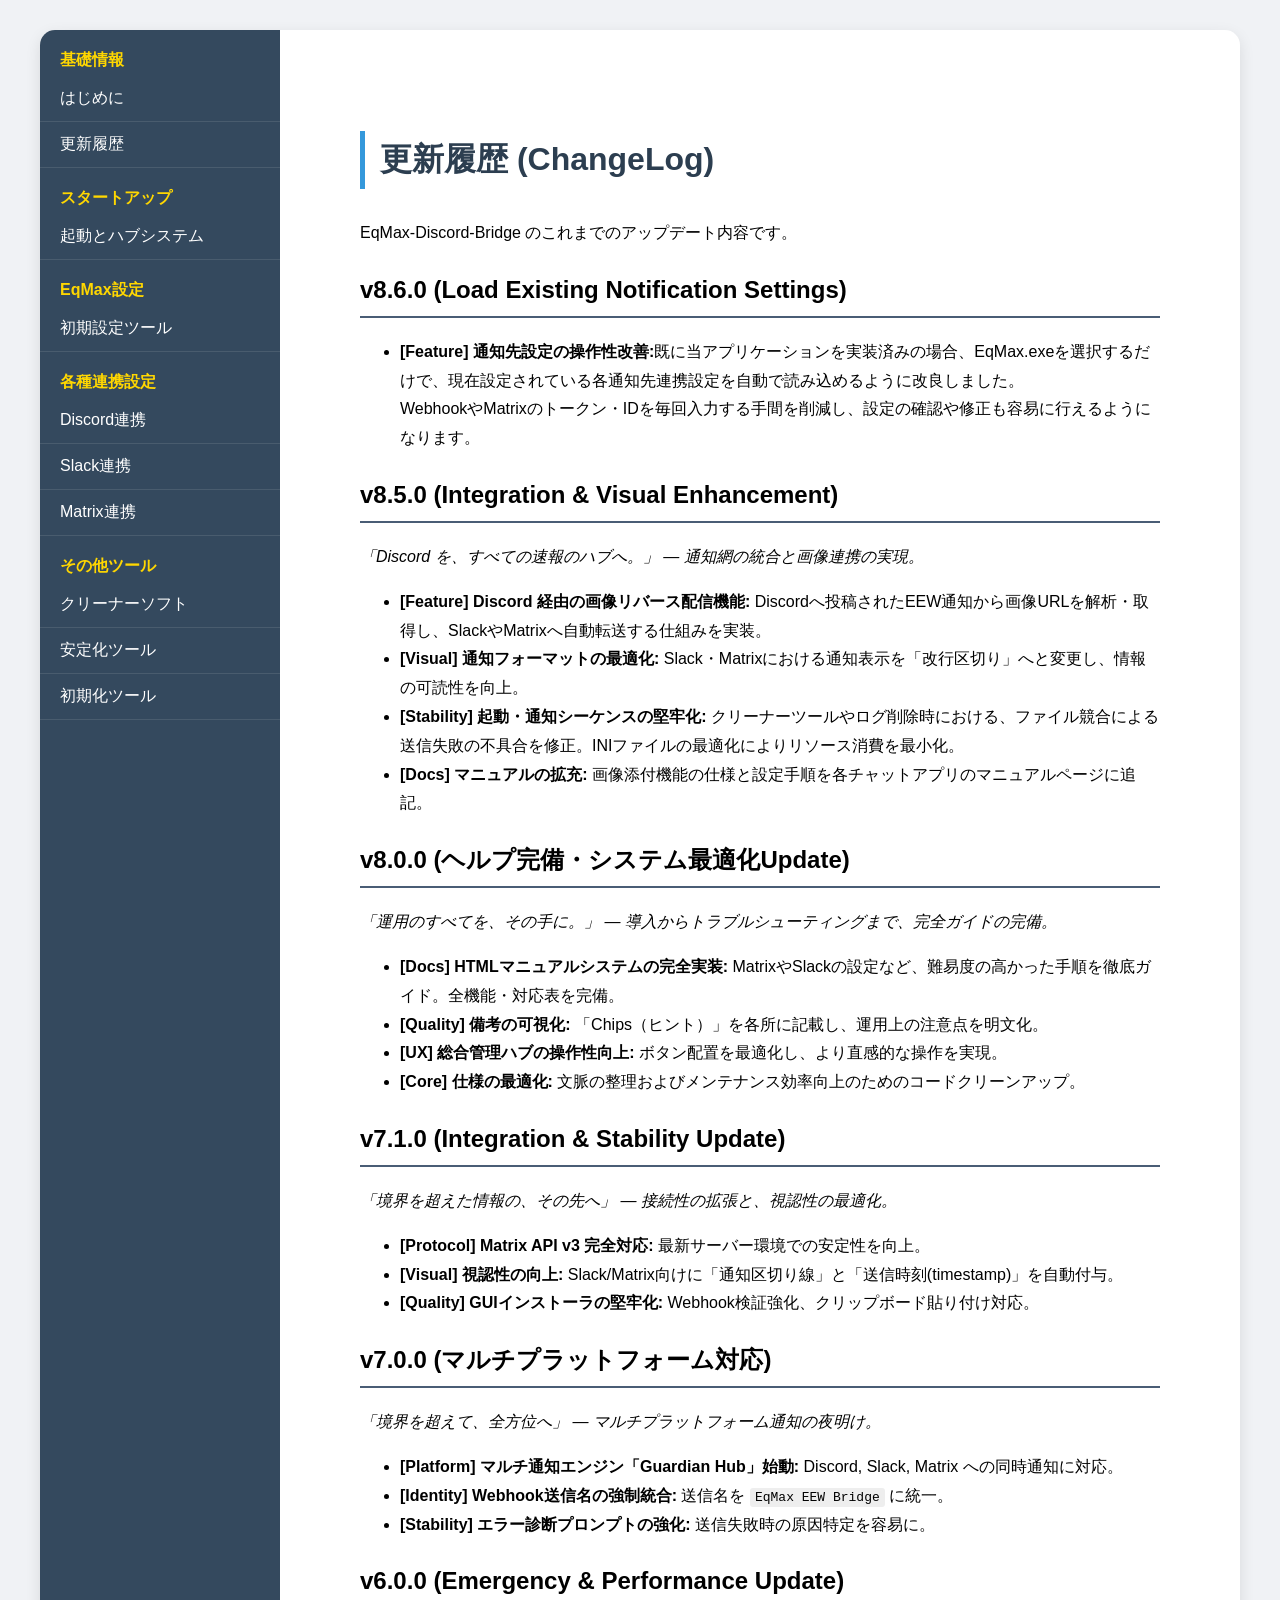
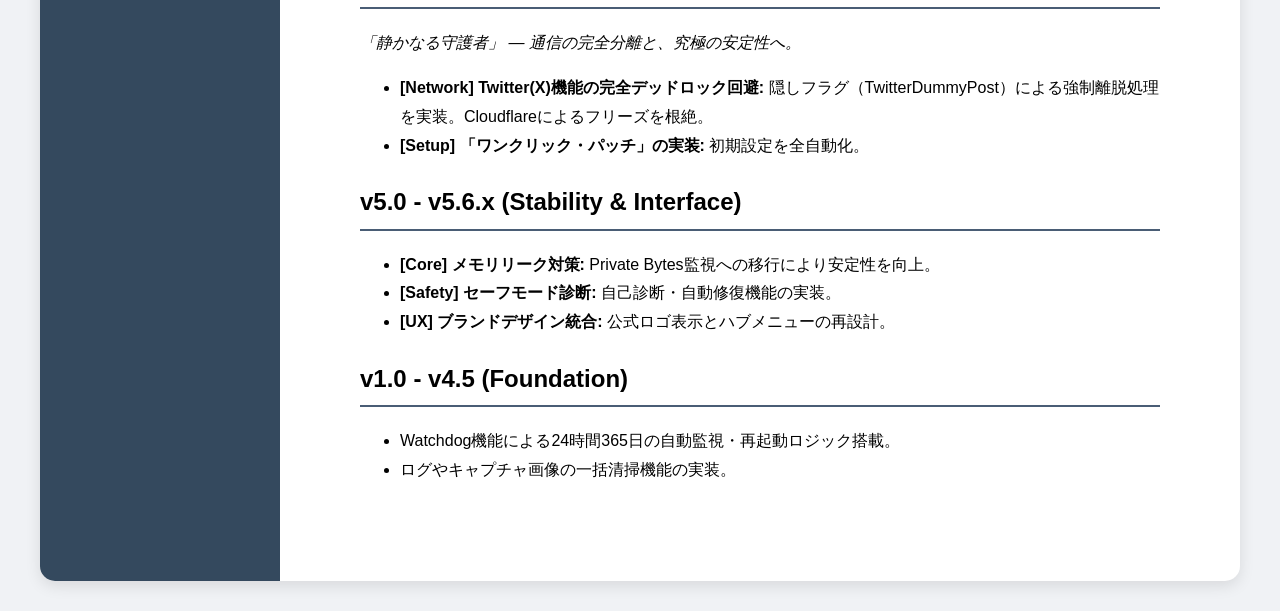
==== commit ef080b11: "v8.6.0Updates" ====
--- a/Manual/ChangeLog.html
+++ b/Manual/ChangeLog.html
@@ -44,7 +44,12 @@
     <div class="content"><h1>更新履歴 (ChangeLog)</h1>
       <p>EqMax-Discord-Bridge のこれまでのアップデート内容です。</p>
 
-      <h2 style="border-bottom: 2px solid #4a5d75; padding-bottom: 5px;">v8.5.0 (Integration & Visual Enhancement)</h2>
+      <h2 style="border-bottom: 2px solid #4a5d75; padding-bottom: 5px;">v8.6.0 (Load Existing Notification Settings)</h2>
+      <ul>
+        <li><strong>[Feature] 通知先設定の操作性改善:</strong>既に当アプリケーションを実装済みの場合、EqMax.exeを選択するだけで、現在設定されている各通知先連携設定を自動で読み込めるように改良しました。<br />
+          WebhookやMatrixのトークン・IDを毎回入力する手間を削減し、設定の確認や修正も容易に行えるようになります。</li>
+      </ul>
+<h2 style="border-bottom: 2px solid #4a5d75; padding-bottom: 5px;">v8.5.0 (Integration & Visual Enhancement)</h2>
       <p><em>「Discord を、すべての速報のハブへ。」 — 通知網の統合と画像連携の実現。</em></p>
       <ul>
         <li><strong>[Feature] Discord 経由の画像リバース配信機能:</strong> Discordへ投稿されたEEW通知から画像URLを解析・取得し、SlackやMatrixへ自動転送する仕組みを実装。</li>
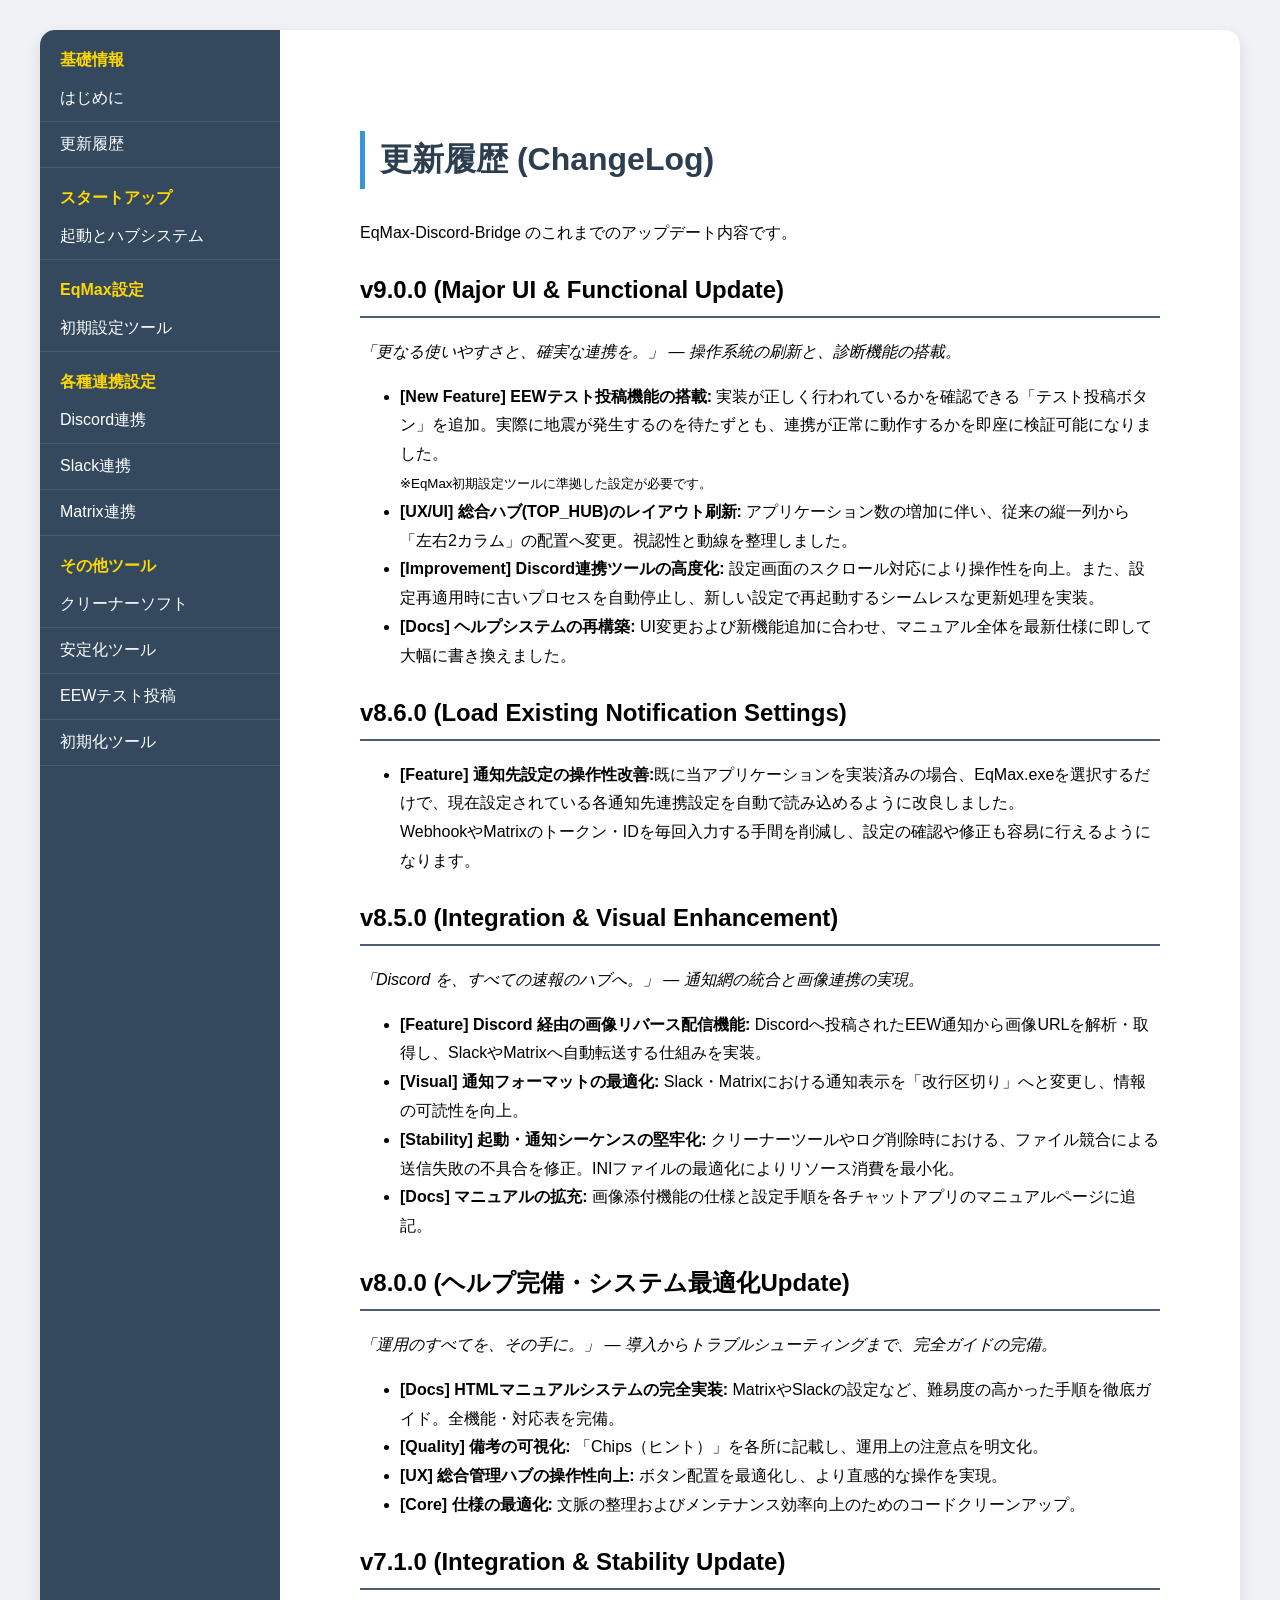
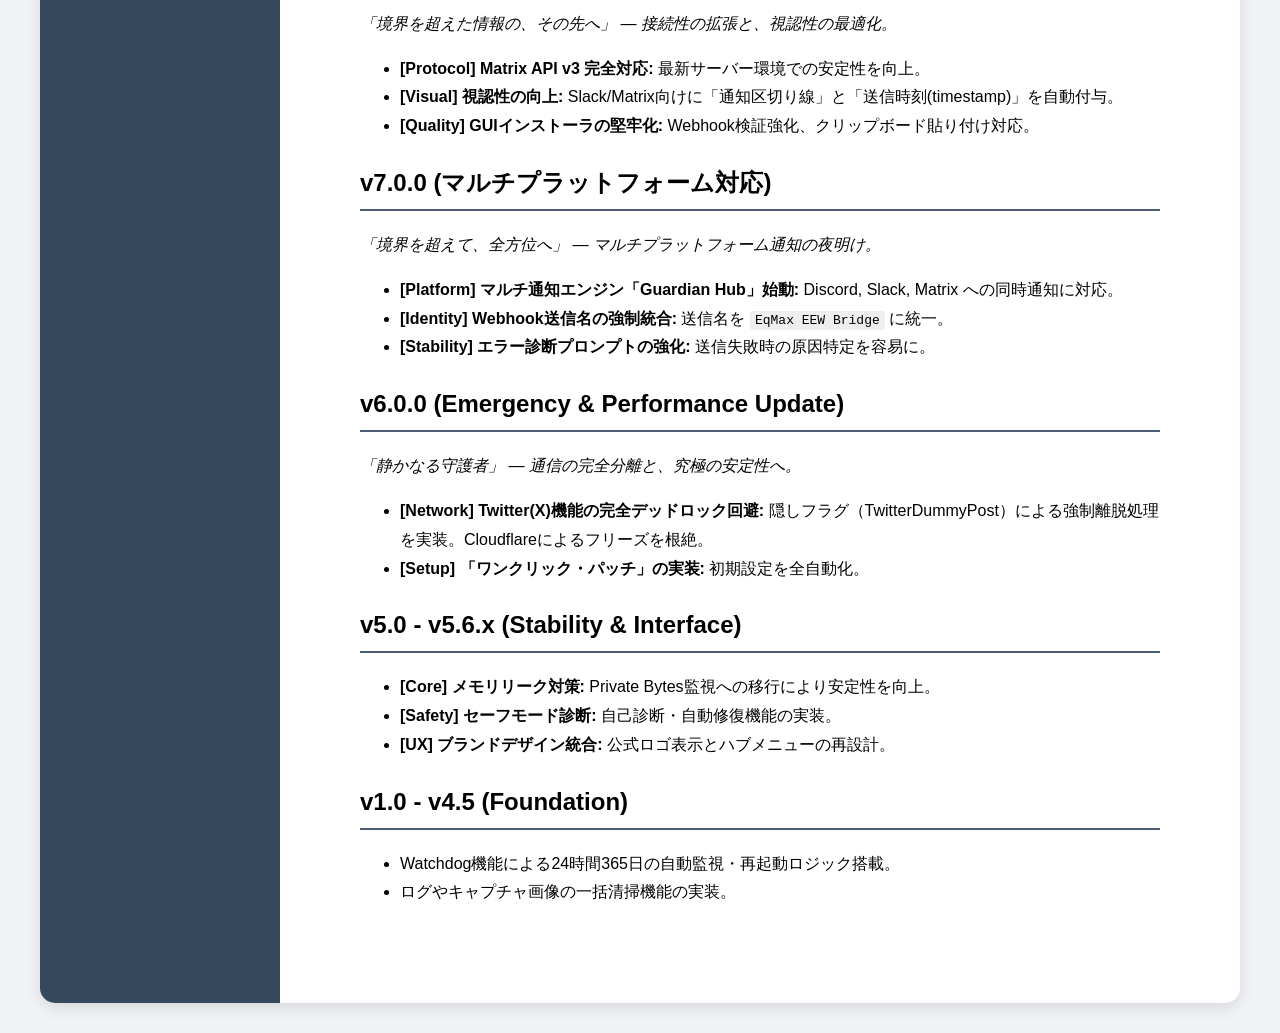
==== commit ed088313: "9.0.0SauceCode" ====
--- a/Manual/ChangeLog.html
+++ b/Manual/ChangeLog.html
@@ -1,6 +1,5 @@
 <!DOCTYPE html PUBLIC "-//W3C//DTD XHTML 1.0 Transitional//EN" "http://www.w3.org/TR/xhtml1/DTD/xhtml1-transitional.dtd">
-<html xmlns="http://www.w3.org/1999/xhtml">
-<!-- InstanceBegin template="/Templates/main-Template-DWT.dwt" codeOutsideHTMLIsLocked="false" -->
+<html xmlns="http://www.w3.org/1999/xhtml"><!-- InstanceBegin template="/Templates/main-Template-DWT.dwt" codeOutsideHTMLIsLocked="false" -->
 <head>
 <meta http-equiv="Content-Type" content="text/html; charset=utf-8" />
 <!-- InstanceBeginEditable name="doctitle" -->
@@ -37,73 +36,83 @@
     <ul class="nav">
       <li><a href="Cleaner.html">クリーナーソフト</a></li>
       <li><a href="Watchdog.html">安定化ツール</a></li>
-      <li><a href="Reset.html">初期化ツール</a></li>
+      <li><a href="EEWTest.html">EEWテスト投稿</a><a href="Reset.html">初期化ツール</a></li>
     </ul>
   </div>
   <div class="content"><!-- InstanceBeginEditable name="main_content" -->
     <div class="content"><h1>更新履歴 (ChangeLog)</h1>
-      <p>EqMax-Discord-Bridge のこれまでのアップデート内容です。</p>
+<p>EqMax-Discord-Bridge のこれまでのアップデート内容です。</p>
 
-      <h2 style="border-bottom: 2px solid #4a5d75; padding-bottom: 5px;">v8.6.0 (Load Existing Notification Settings)</h2>
-      <ul>
-        <li><strong>[Feature] 通知先設定の操作性改善:</strong>既に当アプリケーションを実装済みの場合、EqMax.exeを選択するだけで、現在設定されている各通知先連携設定を自動で読み込めるように改良しました。<br />
-          WebhookやMatrixのトークン・IDを毎回入力する手間を削減し、設定の確認や修正も容易に行えるようになります。</li>
-      </ul>
+<h2 style="border-bottom: 2px solid #4a5d75; padding-bottom: 5px;">v9.0.0 (Major UI & Functional Update)</h2>
+<p><em>「更なる使いやすさと、確実な連携を。」 — 操作系統の刷新と、診断機能の搭載。</em></p>
+<ul>
+<li><strong>[New Feature] EEWテスト投稿機能の搭載:</strong> 実装が正しく行われているかを確認できる「テスト投稿ボタン」を追加。実際に地震が発生するのを待たずとも、連携が正常に動作するかを即座に検証可能になりました。<br />
+<small>※EqMax初期設定ツールに準拠した設定が必要です。</small></li>
+<li><strong>[UX/UI] 総合ハブ(TOP_HUB)のレイアウト刷新:</strong> アプリケーション数の増加に伴い、従来の縦一列から「左右2カラム」の配置へ変更。視認性と動線を整理しました。</li>
+<li><strong>[Improvement] Discord連携ツールの高度化:</strong> 設定画面のスクロール対応により操作性を向上。また、設定再適用時に古いプロセスを自動停止し、新しい設定で再起動するシームレスな更新処理を実装。</li>
+<li><strong>[Docs] ヘルプシステムの再構築:</strong> UI変更および新機能追加に合わせ、マニュアル全体を最新仕様に即して大幅に書き換えました。</li>
+</ul>
+
+<h2 style="border-bottom: 2px solid #4a5d75; padding-bottom: 5px;">v8.6.0 (Load Existing Notification Settings)</h2>
+<ul>
+<li><strong>[Feature] 通知先設定の操作性改善:</strong>既に当アプリケーションを実装済みの場合、EqMax.exeを選択するだけで、現在設定されている各通知先連携設定を自動で読み込めるように改良しました。<br />
+WebhookやMatrixのトークン・IDを毎回入力する手間を削減し、設定の確認や修正も容易に行えるようになります。</li>
+</ul>
+
 <h2 style="border-bottom: 2px solid #4a5d75; padding-bottom: 5px;">v8.5.0 (Integration & Visual Enhancement)</h2>
-      <p><em>「Discord を、すべての速報のハブへ。」 — 通知網の統合と画像連携の実現。</em></p>
-      <ul>
-        <li><strong>[Feature] Discord 経由の画像リバース配信機能:</strong> Discordへ投稿されたEEW通知から画像URLを解析・取得し、SlackやMatrixへ自動転送する仕組みを実装。</li>
-        <li><strong>[Visual] 通知フォーマットの最適化:</strong> Slack・Matrixにおける通知表示を「改行区切り」へと変更し、情報の可読性を向上。</li>
-        <li><strong>[Stability] 起動・通知シーケンスの堅牢化:</strong> クリーナーツールやログ削除時における、ファイル競合による送信失敗の不具合を修正。INIファイルの最適化によりリソース消費を最小化。</li>
-        <li><strong>[Docs] マニュアルの拡充:</strong> 画像添付機能の仕様と設定手順を各チャットアプリのマニュアルページに追記。</li>
-      </ul>
+<p><em>「Discord を、すべての速報のハブへ。」 — 通知網の統合と画像連携の実現。</em></p>
+<ul>
+<li><strong>[Feature] Discord 経由の画像リバース配信機能:</strong> Discordへ投稿されたEEW通知から画像URLを解析・取得し、SlackやMatrixへ自動転送する仕組みを実装。</li>
+<li><strong>[Visual] 通知フォーマットの最適化:</strong> Slack・Matrixにおける通知表示を「改行区切り」へと変更し、情報の可読性を向上。</li>
+<li><strong>[Stability] 起動・通知シーケンスの堅牢化:</strong> クリーナーツールやログ削除時における、ファイル競合による送信失敗の不具合を修正。INIファイルの最適化によりリソース消費を最小化。</li>
+<li><strong>[Docs] マニュアルの拡充:</strong> 画像添付機能の仕様と設定手順を各チャットアプリのマニュアルページに追記。</li>
+</ul>
 
-      <h2 style="border-bottom: 2px solid #4a5d75; padding-bottom: 5px;">v8.0.0 (ヘルプ完備・システム最適化Update)</h2>
-      <p><em>「運用のすべてを、その手に。」 — 導入からトラブルシューティングまで、完全ガイドの完備。</em></p>
-      <ul>
-        <li><strong>[Docs] HTMLマニュアルシステムの完全実装:</strong> MatrixやSlackの設定など、難易度の高かった手順を徹底ガイド。全機能・対応表を完備。</li>
-        <li><strong>[Quality] 備考の可視化:</strong> 「Chips（ヒント）」を各所に記載し、運用上の注意点を明文化。</li>
-        <li><strong>[UX] 総合管理ハブの操作性向上:</strong> ボタン配置を最適化し、より直感的な操作を実現。</li>
-        <li><strong>[Core] 仕様の最適化:</strong> 文脈の整理およびメンテナンス効率向上のためのコードクリーンアップ。</li>
-      </ul>
+<h2 style="border-bottom: 2px solid #4a5d75; padding-bottom: 5px;">v8.0.0 (ヘルプ完備・システム最適化Update)</h2>
+<p><em>「運用のすべてを、その手に。」 — 導入からトラブルシューティングまで、完全ガイドの完備。</em></p>
+<ul>
+<li><strong>[Docs] HTMLマニュアルシステムの完全実装:</strong> MatrixやSlackの設定など、難易度の高かった手順を徹底ガイド。全機能・対応表を完備。</li>
+<li><strong>[Quality] 備考の可視化:</strong> 「Chips（ヒント）」を各所に記載し、運用上の注意点を明文化。</li>
+<li><strong>[UX] 総合管理ハブの操作性向上:</strong> ボタン配置を最適化し、より直感的な操作を実現。</li>
+<li><strong>[Core] 仕様の最適化:</strong> 文脈の整理およびメンテナンス効率向上のためのコードクリーンアップ。</li>
+</ul>
 
-      <h2 style="border-bottom: 2px solid #4a5d75; padding-bottom: 5px;">v7.1.0 (Integration & Stability Update)</h2>
-      <p><em>「境界を超えた情報の、その先へ」 — 接続性の拡張と、視認性の最適化。</em></p>
-      <ul>
-        <li><strong>[Protocol] Matrix API v3 完全対応:</strong> 最新サーバー環境での安定性を向上。</li>
-        <li><strong>[Visual] 視認性の向上:</strong> Slack/Matrix向けに「通知区切り線」と「送信時刻(timestamp)」を自動付与。</li>
-        <li><strong>[Quality] GUIインストーラの堅牢化:</strong> Webhook検証強化、クリップボード貼り付け対応。</li>
-      </ul>
+<h2 style="border-bottom: 2px solid #4a5d75; padding-bottom: 5px;">v7.1.0 (Integration & Stability Update)</h2>
+<p><em>「境界を超えた情報の、その先へ」 — 接続性の拡張と、視認性の最適化。</em></p>
+<ul>
+<li><strong>[Protocol] Matrix API v3 完全対応:</strong> 最新サーバー環境での安定性を向上。</li>
+<li><strong>[Visual] 視認性の向上:</strong> Slack/Matrix向けに「通知区切り線」と「送信時刻(timestamp)」を自動付与。</li>
+<li><strong>[Quality] GUIインストーラの堅牢化:</strong> Webhook検証強化、クリップボード貼り付け対応。</li>
+</ul>
 
-      <h2 style="border-bottom: 2px solid #4a5d75; padding-bottom: 5px;">v7.0.0 (マルチプラットフォーム対応)</h2>
-      <p><em>「境界を超えて、全方位へ」 — マルチプラットフォーム通知の夜明け。</em></p>
-      <ul>
-        <li><strong>[Platform] マルチ通知エンジン「Guardian Hub」始動:</strong> Discord, Slack, Matrix への同時通知に対応。</li>
-        <li><strong>[Identity] Webhook送信名の強制統合:</strong> 送信名を <code>EqMax EEW Bridge</code> に統一。</li>
-        <li><strong>[Stability] エラー診断プロンプトの強化:</strong> 送信失敗時の原因特定を容易に。</li>
-      </ul>
+<h2 style="border-bottom: 2px solid #4a5d75; padding-bottom: 5px;">v7.0.0 (マルチプラットフォーム対応)</h2>
+<p><em>「境界を超えて、全方位へ」 — マルチプラットフォーム通知の夜明け。</em></p>
+<ul>
+<li><strong>[Platform] マルチ通知エンジン「Guardian Hub」始動:</strong> Discord, Slack, Matrix への同時通知に対応。</li>
+<li><strong>[Identity] Webhook送信名の強制統合:</strong> 送信名を <code>EqMax EEW Bridge</code> に統一。</li>
+<li><strong>[Stability] エラー診断プロンプトの強化:</strong> 送信失敗時の原因特定を容易に。</li>
+</ul>
 
-      <h2 style="border-bottom: 2px solid #4a5d75; padding-bottom: 5px;">v6.0.0 (Emergency & Performance Update)</h2>
-      <p><em>「静かなる守護者」 — 通信の完全分離と、究極の安定性へ。</em></p>
-      <ul>
-        <li><strong>[Network] Twitter(X)機能の完全デッドロック回避:</strong> 隠しフラグ（TwitterDummyPost）による強制離脱処理を実装。Cloudflareによるフリーズを根絶。</li>
-        <li><strong>[Setup] 「ワンクリック・パッチ」の実装:</strong> 初期設定を全自動化。</li>
-      </ul>
+<h2 style="border-bottom: 2px solid #4a5d75; padding-bottom: 5px;">v6.0.0 (Emergency & Performance Update)</h2>
+<p><em>「静かなる守護者」 — 通信の完全分離と、究極の安定性へ。</em></p>
+<ul>
+<li><strong>[Network] Twitter(X)機能の完全デッドロック回避:</strong> 隠しフラグ（TwitterDummyPost）による強制離脱処理を実装。Cloudflareによるフリーズを根絶。</li>
+<li><strong>[Setup] 「ワンクリック・パッチ」の実装:</strong> 初期設定を全自動化。</li>
+</ul>
 
-      <h2 style="border-bottom: 2px solid #4a5d75; padding-bottom: 5px;">v5.0 - v5.6.x (Stability & Interface)</h2>
-      <ul>
-        <li><strong>[Core] メモリリーク対策:</strong> Private Bytes監視への移行により安定性を向上。</li>
-        <li><strong>[Safety] セーフモード診断:</strong> 自己診断・自動修復機能の実装。</li>
-        <li><strong>[UX] ブランドデザイン統合:</strong> 公式ロゴ表示とハブメニューの再設計。</li>
-      </ul>
+<h2 style="border-bottom: 2px solid #4a5d75; padding-bottom: 5px;">v5.0 - v5.6.x (Stability & Interface)</h2>
+<ul>
+<li><strong>[Core] メモリリーク対策:</strong> Private Bytes監視への移行により安定性を向上。</li>
+<li><strong>[Safety] セーフモード診断:</strong> 自己診断・自動修復機能の実装。</li>
+<li><strong>[UX] ブランドデザイン統合:</strong> 公式ロゴ表示とハブメニューの再設計。</li>
+</ul>
 
-      <h2 style="border-bottom: 2px solid #4a5d75; padding-bottom: 5px;">v1.0 - v4.5 (Foundation)</h2>
-      <ul>
-        <li>Watchdog機能による24時間365日の自動監視・再起動ロジック搭載。</li>
-        <li>ログやキャプチャ画像の一括清掃機能の実装。</li>
-      </ul></div>
+<h2 style="border-bottom: 2px solid #4a5d75; padding-bottom: 5px;">v1.0 - v4.5 (Foundation)</h2>
+<ul>
+<li>Watchdog機能による24時間365日の自動監視・再起動ロジック搭載。</li>
+<li>ログやキャプチャ画像の一括清掃機能の実装。</li>
+</ul></div>
     <!-- InstanceEndEditable --><!-- end .content --></div>
   <!-- end .container --></div>
 </body>
-<!-- InstanceEnd -->
-</html>
+<!-- InstanceEnd --></html>
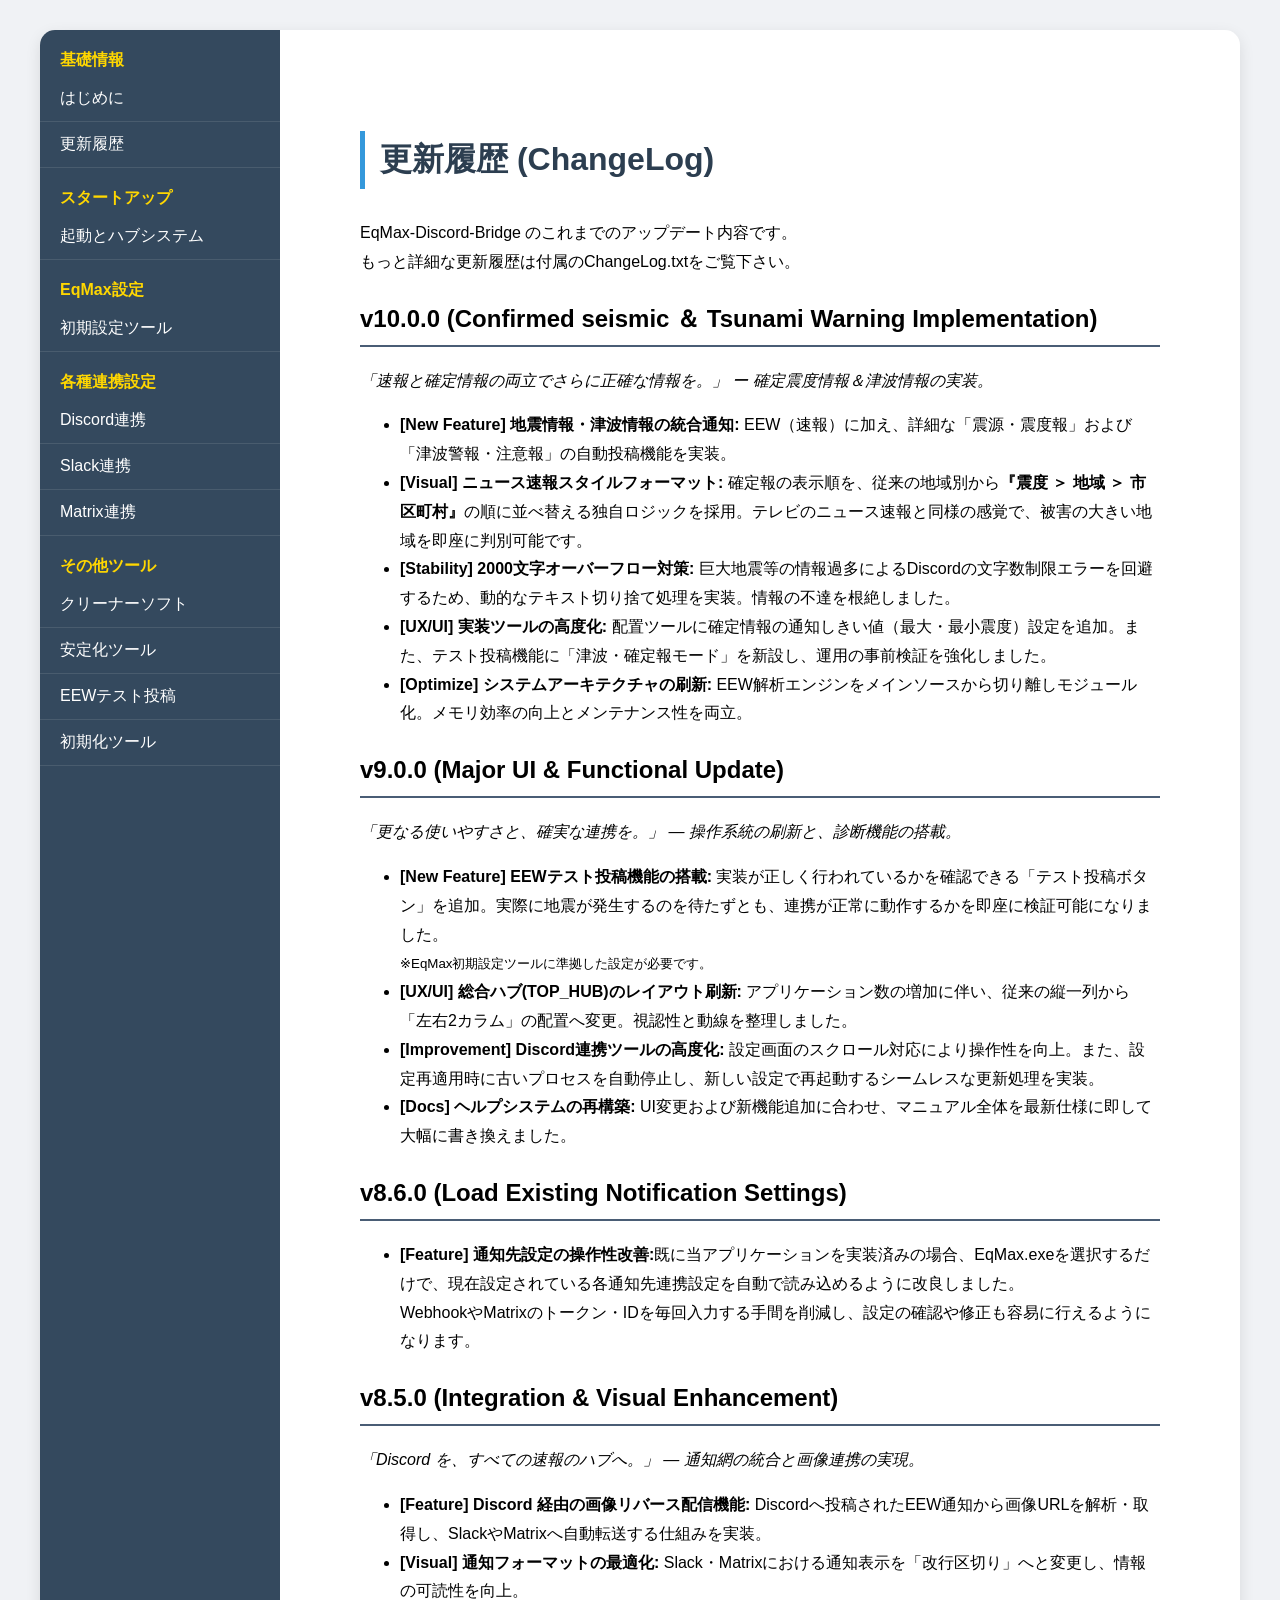
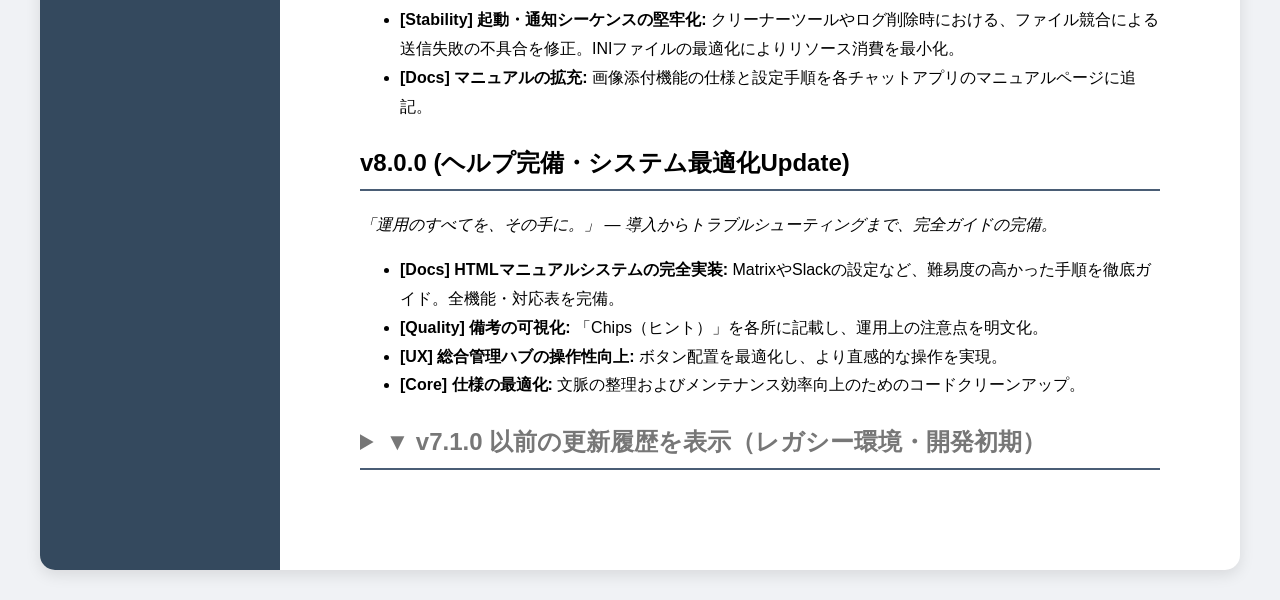
==== commit bc6107aa: "v10.0.0SauceCode" ====
--- a/Manual/ChangeLog.html
+++ b/Manual/ChangeLog.html
@@ -1,5 +1,6 @@
 <!DOCTYPE html PUBLIC "-//W3C//DTD XHTML 1.0 Transitional//EN" "http://www.w3.org/TR/xhtml1/DTD/xhtml1-transitional.dtd">
-<html xmlns="http://www.w3.org/1999/xhtml"><!-- InstanceBegin template="/Templates/main-Template-DWT.dwt" codeOutsideHTMLIsLocked="false" -->
+<html xmlns="http://www.w3.org/1999/xhtml">
+<!-- InstanceBegin template="/Templates/main-Template-DWT.dwt" codeOutsideHTMLIsLocked="false" -->
 <head>
 <meta http-equiv="Content-Type" content="text/html; charset=utf-8" />
 <!-- InstanceBeginEditable name="doctitle" -->
@@ -40,79 +41,61 @@
     </ul>
   </div>
   <div class="content"><!-- InstanceBeginEditable name="main_content" -->
-    <div class="content"><h1>更新履歴 (ChangeLog)</h1>
-<p>EqMax-Discord-Bridge のこれまでのアップデート内容です。</p>
-
-<h2 style="border-bottom: 2px solid #4a5d75; padding-bottom: 5px;">v9.0.0 (Major UI & Functional Update)</h2>
-<p><em>「更なる使いやすさと、確実な連携を。」 — 操作系統の刷新と、診断機能の搭載。</em></p>
-<ul>
-<li><strong>[New Feature] EEWテスト投稿機能の搭載:</strong> 実装が正しく行われているかを確認できる「テスト投稿ボタン」を追加。実際に地震が発生するのを待たずとも、連携が正常に動作するかを即座に検証可能になりました。<br />
-<small>※EqMax初期設定ツールに準拠した設定が必要です。</small></li>
-<li><strong>[UX/UI] 総合ハブ(TOP_HUB)のレイアウト刷新:</strong> アプリケーション数の増加に伴い、従来の縦一列から「左右2カラム」の配置へ変更。視認性と動線を整理しました。</li>
-<li><strong>[Improvement] Discord連携ツールの高度化:</strong> 設定画面のスクロール対応により操作性を向上。また、設定再適用時に古いプロセスを自動停止し、新しい設定で再起動するシームレスな更新処理を実装。</li>
-<li><strong>[Docs] ヘルプシステムの再構築:</strong> UI変更および新機能追加に合わせ、マニュアル全体を最新仕様に即して大幅に書き換えました。</li>
-</ul>
-
-<h2 style="border-bottom: 2px solid #4a5d75; padding-bottom: 5px;">v8.6.0 (Load Existing Notification Settings)</h2>
-<ul>
-<li><strong>[Feature] 通知先設定の操作性改善:</strong>既に当アプリケーションを実装済みの場合、EqMax.exeを選択するだけで、現在設定されている各通知先連携設定を自動で読み込めるように改良しました。<br />
-WebhookやMatrixのトークン・IDを毎回入力する手間を削減し、設定の確認や修正も容易に行えるようになります。</li>
-</ul>
-
-<h2 style="border-bottom: 2px solid #4a5d75; padding-bottom: 5px;">v8.5.0 (Integration & Visual Enhancement)</h2>
-<p><em>「Discord を、すべての速報のハブへ。」 — 通知網の統合と画像連携の実現。</em></p>
-<ul>
-<li><strong>[Feature] Discord 経由の画像リバース配信機能:</strong> Discordへ投稿されたEEW通知から画像URLを解析・取得し、SlackやMatrixへ自動転送する仕組みを実装。</li>
-<li><strong>[Visual] 通知フォーマットの最適化:</strong> Slack・Matrixにおける通知表示を「改行区切り」へと変更し、情報の可読性を向上。</li>
-<li><strong>[Stability] 起動・通知シーケンスの堅牢化:</strong> クリーナーツールやログ削除時における、ファイル競合による送信失敗の不具合を修正。INIファイルの最適化によりリソース消費を最小化。</li>
-<li><strong>[Docs] マニュアルの拡充:</strong> 画像添付機能の仕様と設定手順を各チャットアプリのマニュアルページに追記。</li>
-</ul>
-
-<h2 style="border-bottom: 2px solid #4a5d75; padding-bottom: 5px;">v8.0.0 (ヘルプ完備・システム最適化Update)</h2>
-<p><em>「運用のすべてを、その手に。」 — 導入からトラブルシューティングまで、完全ガイドの完備。</em></p>
-<ul>
-<li><strong>[Docs] HTMLマニュアルシステムの完全実装:</strong> MatrixやSlackの設定など、難易度の高かった手順を徹底ガイド。全機能・対応表を完備。</li>
-<li><strong>[Quality] 備考の可視化:</strong> 「Chips（ヒント）」を各所に記載し、運用上の注意点を明文化。</li>
-<li><strong>[UX] 総合管理ハブの操作性向上:</strong> ボタン配置を最適化し、より直感的な操作を実現。</li>
-<li><strong>[Core] 仕様の最適化:</strong> 文脈の整理およびメンテナンス効率向上のためのコードクリーンアップ。</li>
-</ul>
-
-<h2 style="border-bottom: 2px solid #4a5d75; padding-bottom: 5px;">v7.1.0 (Integration & Stability Update)</h2>
-<p><em>「境界を超えた情報の、その先へ」 — 接続性の拡張と、視認性の最適化。</em></p>
-<ul>
-<li><strong>[Protocol] Matrix API v3 完全対応:</strong> 最新サーバー環境での安定性を向上。</li>
-<li><strong>[Visual] 視認性の向上:</strong> Slack/Matrix向けに「通知区切り線」と「送信時刻(timestamp)」を自動付与。</li>
-<li><strong>[Quality] GUIインストーラの堅牢化:</strong> Webhook検証強化、クリップボード貼り付け対応。</li>
-</ul>
-
-<h2 style="border-bottom: 2px solid #4a5d75; padding-bottom: 5px;">v7.0.0 (マルチプラットフォーム対応)</h2>
-<p><em>「境界を超えて、全方位へ」 — マルチプラットフォーム通知の夜明け。</em></p>
-<ul>
-<li><strong>[Platform] マルチ通知エンジン「Guardian Hub」始動:</strong> Discord, Slack, Matrix への同時通知に対応。</li>
-<li><strong>[Identity] Webhook送信名の強制統合:</strong> 送信名を <code>EqMax EEW Bridge</code> に統一。</li>
-<li><strong>[Stability] エラー診断プロンプトの強化:</strong> 送信失敗時の原因特定を容易に。</li>
-</ul>
-
-<h2 style="border-bottom: 2px solid #4a5d75; padding-bottom: 5px;">v6.0.0 (Emergency & Performance Update)</h2>
-<p><em>「静かなる守護者」 — 通信の完全分離と、究極の安定性へ。</em></p>
-<ul>
-<li><strong>[Network] Twitter(X)機能の完全デッドロック回避:</strong> 隠しフラグ（TwitterDummyPost）による強制離脱処理を実装。Cloudflareによるフリーズを根絶。</li>
-<li><strong>[Setup] 「ワンクリック・パッチ」の実装:</strong> 初期設定を全自動化。</li>
-</ul>
-
-<h2 style="border-bottom: 2px solid #4a5d75; padding-bottom: 5px;">v5.0 - v5.6.x (Stability & Interface)</h2>
-<ul>
-<li><strong>[Core] メモリリーク対策:</strong> Private Bytes監視への移行により安定性を向上。</li>
-<li><strong>[Safety] セーフモード診断:</strong> 自己診断・自動修復機能の実装。</li>
-<li><strong>[UX] ブランドデザイン統合:</strong> 公式ロゴ表示とハブメニューの再設計。</li>
-</ul>
-
-<h2 style="border-bottom: 2px solid #4a5d75; padding-bottom: 5px;">v1.0 - v4.5 (Foundation)</h2>
-<ul>
-<li>Watchdog機能による24時間365日の自動監視・再起動ロジック搭載。</li>
-<li>ログやキャプチャ画像の一括清掃機能の実装。</li>
-</ul></div>
+    <div class="content">
+      <h1>更新履歴 (ChangeLog)</h1>
+      <p>EqMax-Discord-Bridge のこれまでのアップデート内容です。<br />
+      もっと詳細な更新履歴は付属のChangeLog.txtをご覧下さい。</p>
+      <h2 style="border-bottom: 2px solid #4a5d75; padding-bottom: 5px;">v10.0.0 (Confirmed seismic ＆ Tsunami Warning Implementation)</h2>
+      <p><em>「速報と確定情報の両立でさらに正確な情報を。」 ー 確定震度情報＆津波情報の実装。</em></p>
+      <ul>
+        <li><strong>[New Feature] 地震情報・津波情報の統合通知:</strong> EEW（速報）に加え、詳細な「震源・震度報」および「津波警報・注意報」の自動投稿機能を実装。</li>
+        <li><strong>[Visual] ニュース速報スタイルフォーマット:</strong> 確定報の表示順を、従来の地域別から<strong>『震度 ＞ 地域 ＞ 市区町村』</strong>の順に並べ替える独自ロジックを採用。テレビのニュース速報と同様の感覚で、被害の大きい地域を即座に判別可能です。</li>
+        <li><strong>[Stability] 2000文字オーバーフロー対策:</strong> 巨大地震等の情報過多によるDiscordの文字数制限エラーを回避するため、動的なテキスト切り捨て処理を実装。情報の不達を根絶しました。</li>
+        <li><strong>[UX/UI] 実装ツールの高度化:</strong> 配置ツールに確定情報の通知しきい値（最大・最小震度）設定を追加。また、テスト投稿機能に「津波・確定報モード」を新設し、運用の事前検証を強化しました。</li>
+        <li><strong>[Optimize] システムアーキテクチャの刷新:</strong> EEW解析エンジンをメインソースから切り離しモジュール化。メモリ効率の向上とメンテナンス性を両立。</li>
+      </ul>
+      <h2 style="border-bottom: 2px solid #4a5d75; padding-bottom: 5px;">v9.0.0 (Major UI & Functional Update)</h2>
+      <p><em>「更なる使いやすさと、確実な連携を。」 — 操作系統の刷新と、診断機能の搭載。</em></p>
+      <ul>
+        <li><strong>[New Feature] EEWテスト投稿機能の搭載:</strong> 実装が正しく行われているかを確認できる「テスト投稿ボタン」を追加。実際に地震が発生するのを待たずとも、連携が正常に動作するかを即座に検証可能になりました。<br />
+          <small>※EqMax初期設定ツールに準拠した設定が必要です。</small></li>
+        <li><strong>[UX/UI] 総合ハブ(TOP_HUB)のレイアウト刷新:</strong> アプリケーション数の増加に伴い、従来の縦一列から「左右2カラム」の配置へ変更。視認性と動線を整理しました。</li>
+        <li><strong>[Improvement] Discord連携ツールの高度化:</strong> 設定画面のスクロール対応により操作性を向上。また、設定再適用時に古いプロセスを自動停止し、新しい設定で再起動するシームレスな更新処理を実装。</li>
+        <li><strong>[Docs] ヘルプシステムの再構築:</strong> UI変更および新機能追加に合わせ、マニュアル全体を最新仕様に即して大幅に書き換えました。</li>
+      </ul>
+      <h2 style="border-bottom: 2px solid #4a5d75; padding-bottom: 5px;">v8.6.0 (Load Existing Notification Settings)</h2>
+      <ul>
+        <li><strong>[Feature] 通知先設定の操作性改善:</strong>既に当アプリケーションを実装済みの場合、EqMax.exeを選択するだけで、現在設定されている各通知先連携設定を自動で読み込めるように改良しました。<br />
+          WebhookやMatrixのトークン・IDを毎回入力する手間を削減し、設定の確認や修正も容易に行えるようになります。</li>
+      </ul>
+      <h2 style="border-bottom: 2px solid #4a5d75; padding-bottom: 5px;">v8.5.0 (Integration & Visual Enhancement)</h2>
+      <p><em>「Discord を、すべての速報のハブへ。」 — 通知網の統合と画像連携の実現。</em></p>
+      <ul>
+        <li><strong>[Feature] Discord 経由の画像リバース配信機能:</strong> Discordへ投稿されたEEW通知から画像URLを解析・取得し、SlackやMatrixへ自動転送する仕組みを実装。</li>
+        <li><strong>[Visual] 通知フォーマットの最適化:</strong> Slack・Matrixにおける通知表示を「改行区切り」へと変更し、情報の可読性を向上。</li>
+        <li><strong>[Stability] 起動・通知シーケンスの堅牢化:</strong> クリーナーツールやログ削除時における、ファイル競合による送信失敗の不具合を修正。INIファイルの最適化によりリソース消費を最小化。</li>
+        <li><strong>[Docs] マニュアルの拡充:</strong> 画像添付機能の仕様と設定手順を各チャットアプリのマニュアルページに追記。</li>
+      </ul>
+      <h2 style="border-bottom: 2px solid #4a5d75; padding-bottom: 5px;">v8.0.0 (ヘルプ完備・システム最適化Update)</h2>
+      <p><em>「運用のすべてを、その手に。」 — 導入からトラブルシューティングまで、完全ガイドの完備。</em></p>
+      <ul>
+        <li><strong>[Docs] HTMLマニュアルシステムの完全実装:</strong> MatrixやSlackの設定など、難易度の高かった手順を徹底ガイド。全機能・対応表を完備。</li>
+        <li><strong>[Quality] 備考の可視化:</strong> 「Chips（ヒント）」を各所に記載し、運用上の注意点を明文化。</li>
+        <li><strong>[UX] 総合管理ハブの操作性向上:</strong> ボタン配置を最適化し、より直感的な操作を実現。</li>
+        <li><strong>[Core] 仕様の最適化:</strong> 文脈の整理およびメンテナンス効率向上のためのコードクリーンアップ。</li>
+      </ul>
+      <h2 style="border-bottom: 2px solid #4a5d75; padding-bottom: 5px;"><details style="margin-top: 20px; color: #777;">
+    <summary style="cursor: pointer;">▼ v7.1.0 以前の更新履歴を表示（レガシー環境・開発初期）</summary>
+    <div style="padding: 10px; border-left: 2px solid #ccc; margin-left: 10px;">
+        <p><strong>v7.0.0 - v7.1.x:</strong> マルチプラットフォーム通知の夜明け。Matrix API v3への完全対応と、各チャットツールへの同時配信ロジックの基礎を確立。</p>
+        <p><strong>v6.0.0:</strong> Twitter(X)APIのデッドロック問題に対し、独自のダミーポスト回避処理を実装。安定性を飛躍的に向上。</p>
+        <p><strong>v1.0 - v5.6:</strong> 24時間監視Watchdog機能、メモリリーク対策、初期設定GUIのプロトタイプ作成など、本システムの基盤を構築。</p>
+    </div>
+</details></li>
+      </ul>
+    </div>
     <!-- InstanceEndEditable --><!-- end .content --></div>
   <!-- end .container --></div>
 </body>
-<!-- InstanceEnd --></html>
+<!-- InstanceEnd -->
+</html>
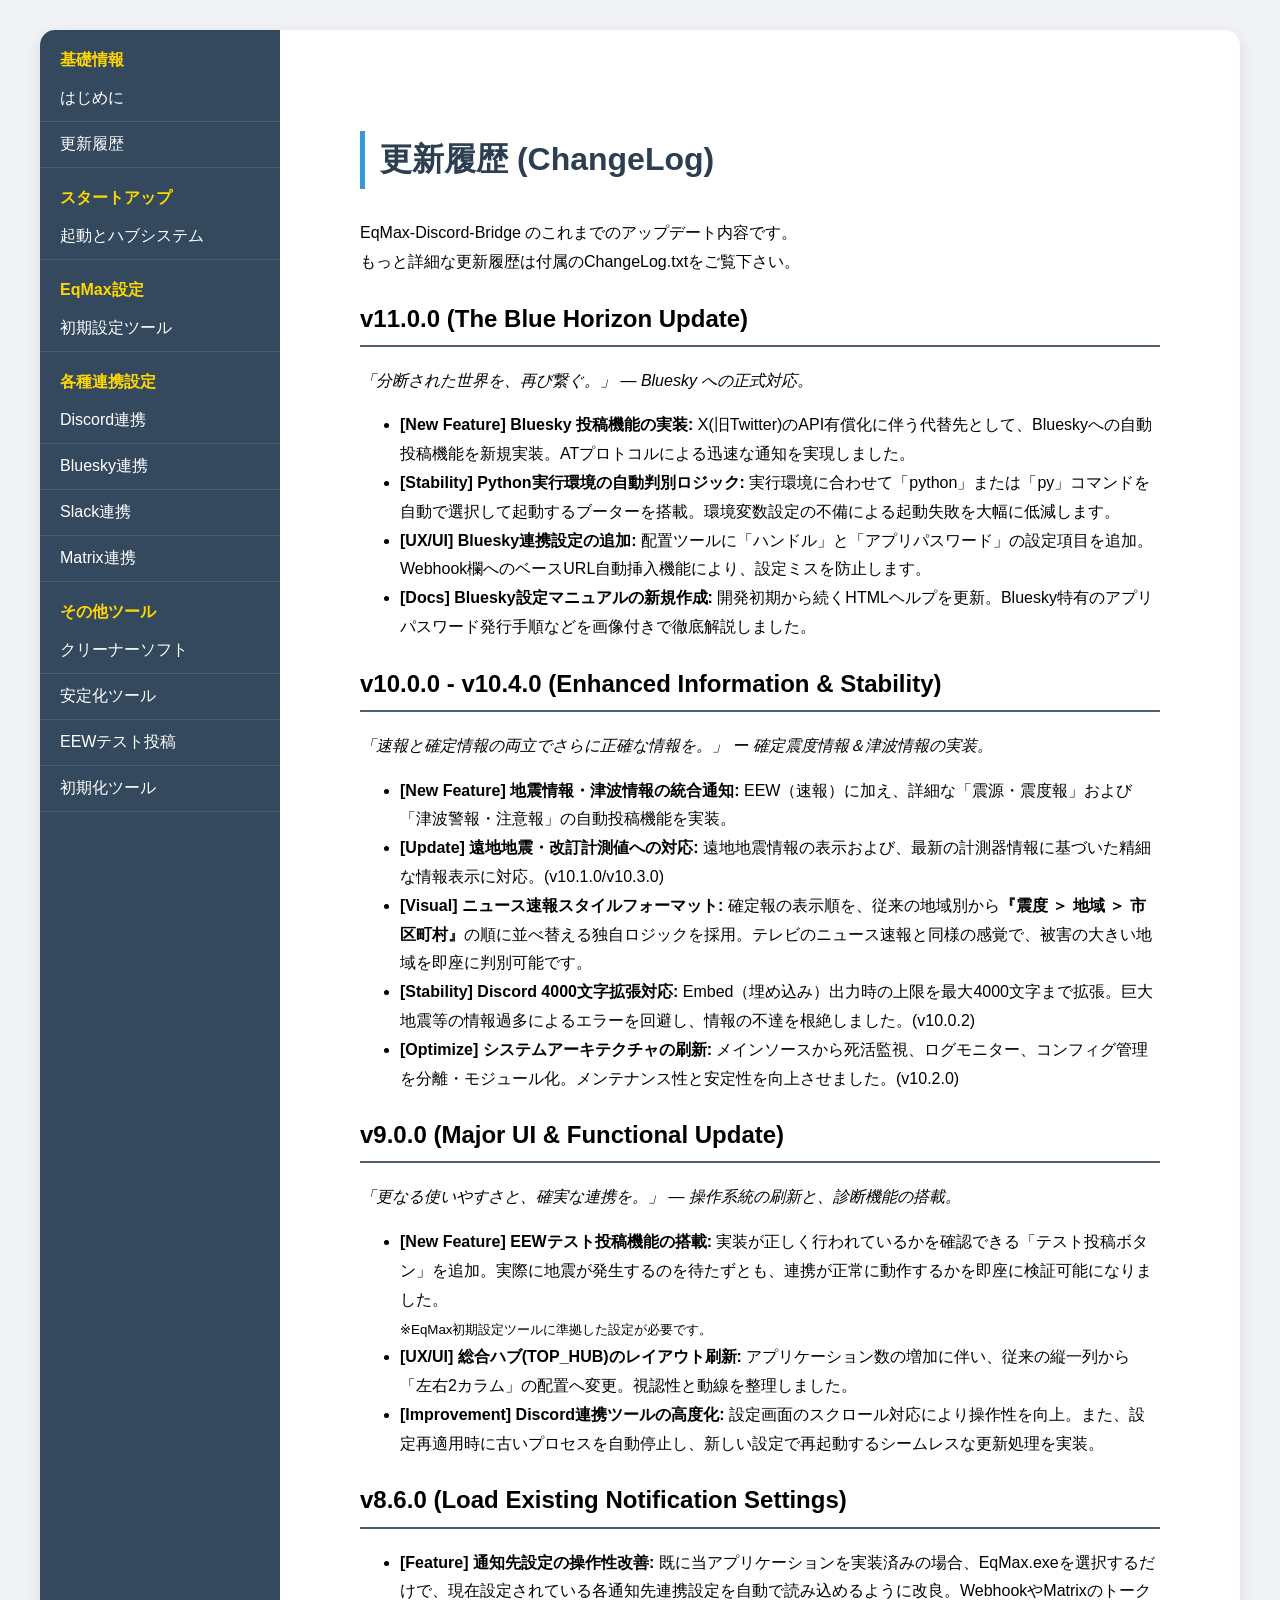
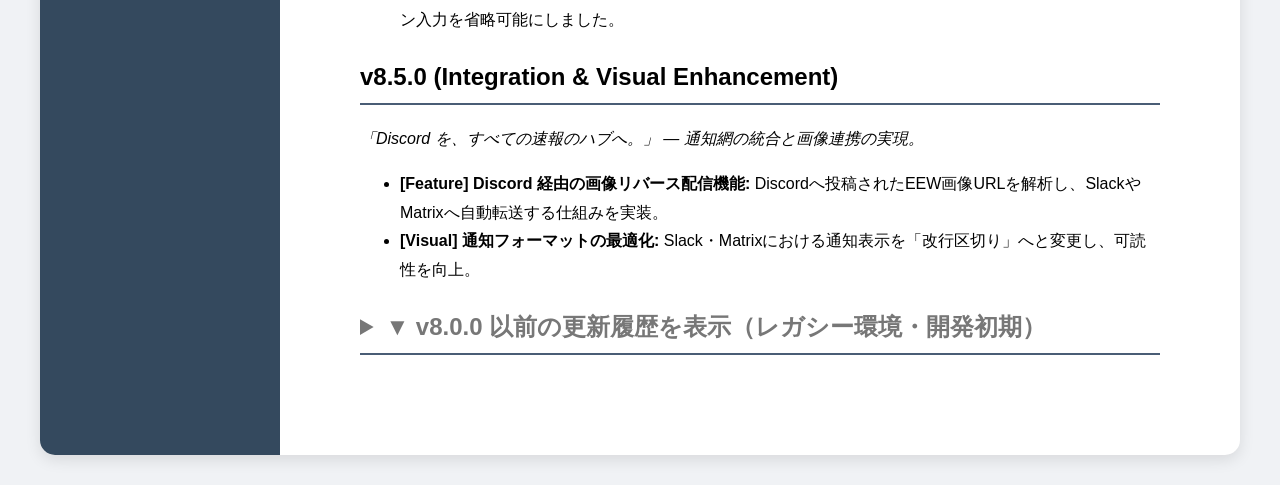
==== commit 80c32332: "v11.0.0Update v11.0.0." ====
--- a/Manual/ChangeLog.html
+++ b/Manual/ChangeLog.html
@@ -1,6 +1,5 @@
 <!DOCTYPE html PUBLIC "-//W3C//DTD XHTML 1.0 Transitional//EN" "http://www.w3.org/TR/xhtml1/DTD/xhtml1-transitional.dtd">
-<html xmlns="http://www.w3.org/1999/xhtml">
-<!-- InstanceBegin template="/Templates/main-Template-DWT.dwt" codeOutsideHTMLIsLocked="false" -->
+<html xmlns="http://www.w3.org/1999/xhtml"><!-- InstanceBegin template="/Templates/main-Template-DWT.dwt" codeOutsideHTMLIsLocked="false" -->
 <head>
 <meta http-equiv="Content-Type" content="text/html; charset=utf-8" />
 <!-- InstanceBeginEditable name="doctitle" -->
@@ -30,7 +29,7 @@
     <div class="sidebar-title">各種連携設定</div>
     <ul class="nav">
       <li><a href="Link-Discord.html">Discord連携</a></li>
-      <li><a href="Link-Slack.html">Slack連携</a></li>
+      <li><a href="Link-Bluesky.html">Bluesky連携</a><a href="Link-Slack.html">Slack連携</a></li>
       <li><a href="Link-Matrix.html">Matrix連携</a></li>
     </ul>
     <div class="sidebar-title">その他ツール</div>
@@ -45,15 +44,26 @@
       <h1>更新履歴 (ChangeLog)</h1>
       <p>EqMax-Discord-Bridge のこれまでのアップデート内容です。<br />
       もっと詳細な更新履歴は付属のChangeLog.txtをご覧下さい。</p>
-      <h2 style="border-bottom: 2px solid #4a5d75; padding-bottom: 5px;">v10.0.0 (Confirmed seismic ＆ Tsunami Warning Implementation)</h2>
+
+      <h2 style="border-bottom: 2px solid #4a5d75; padding-bottom: 5px;">v11.0.0 (The Blue Horizon Update)</h2>
+      <p><em>「分断された世界を、再び繋ぐ。」 — Bluesky への正式対応。</em></p>
+      <ul>
+        <li><strong>[New Feature] Bluesky 投稿機能の実装:</strong> X(旧Twitter)のAPI有償化に伴う代替先として、Blueskyへの自動投稿機能を新規実装。ATプロトコルによる迅速な通知を実現しました。</li>
+        <li><strong>[Stability] Python実行環境の自動判別ロジック:</strong> 実行環境に合わせて「python」または「py」コマンドを自動で選択して起動するブーターを搭載。環境変数設定の不備による起動失敗を大幅に低減します。</li>
+        <li><strong>[UX/UI] Bluesky連携設定の追加:</strong> 配置ツールに「ハンドル」と「アプリパスワード」の設定項目を追加。Webhook欄へのベースURL自動挿入機能により、設定ミスを防止します。</li>
+        <li><strong>[Docs] Bluesky設定マニュアルの新規作成:</strong> 開発初期から続くHTMLヘルプを更新。Bluesky特有のアプリパスワード発行手順などを画像付きで徹底解説しました。</li>
+      </ul>
+
+      <h2 style="border-bottom: 2px solid #4a5d75; padding-bottom: 5px;">v10.0.0 - v10.4.0 (Enhanced Information & Stability)</h2>
       <p><em>「速報と確定情報の両立でさらに正確な情報を。」 ー 確定震度情報＆津波情報の実装。</em></p>
       <ul>
         <li><strong>[New Feature] 地震情報・津波情報の統合通知:</strong> EEW（速報）に加え、詳細な「震源・震度報」および「津波警報・注意報」の自動投稿機能を実装。</li>
+        <li><strong>[Update] 遠地地震・改訂計測値への対応:</strong> 遠地地震情報の表示および、最新の計測器情報に基づいた精細な情報表示に対応。(v10.1.0/v10.3.0)</li>
         <li><strong>[Visual] ニュース速報スタイルフォーマット:</strong> 確定報の表示順を、従来の地域別から<strong>『震度 ＞ 地域 ＞ 市区町村』</strong>の順に並べ替える独自ロジックを採用。テレビのニュース速報と同様の感覚で、被害の大きい地域を即座に判別可能です。</li>
-        <li><strong>[Stability] 2000文字オーバーフロー対策:</strong> 巨大地震等の情報過多によるDiscordの文字数制限エラーを回避するため、動的なテキスト切り捨て処理を実装。情報の不達を根絶しました。</li>
-        <li><strong>[UX/UI] 実装ツールの高度化:</strong> 配置ツールに確定情報の通知しきい値（最大・最小震度）設定を追加。また、テスト投稿機能に「津波・確定報モード」を新設し、運用の事前検証を強化しました。</li>
-        <li><strong>[Optimize] システムアーキテクチャの刷新:</strong> EEW解析エンジンをメインソースから切り離しモジュール化。メモリ効率の向上とメンテナンス性を両立。</li>
+        <li><strong>[Stability] Discord 4000文字拡張対応:</strong> Embed（埋め込み）出力時の上限を最大4000文字まで拡張。巨大地震等の情報過多によるエラーを回避し、情報の不達を根絶しました。(v10.0.2)</li>
+        <li><strong>[Optimize] システムアーキテクチャの刷新:</strong> メインソースから死活監視、ログモニター、コンフィグ管理を分離・モジュール化。メンテナンス性と安定性を向上させました。(v10.2.0)</li>
       </ul>
+
       <h2 style="border-bottom: 2px solid #4a5d75; padding-bottom: 5px;">v9.0.0 (Major UI & Functional Update)</h2>
       <p><em>「更なる使いやすさと、確実な連携を。」 — 操作系統の刷新と、診断機能の搭載。</em></p>
       <ul>
@@ -61,41 +71,33 @@
           <small>※EqMax初期設定ツールに準拠した設定が必要です。</small></li>
         <li><strong>[UX/UI] 総合ハブ(TOP_HUB)のレイアウト刷新:</strong> アプリケーション数の増加に伴い、従来の縦一列から「左右2カラム」の配置へ変更。視認性と動線を整理しました。</li>
         <li><strong>[Improvement] Discord連携ツールの高度化:</strong> 設定画面のスクロール対応により操作性を向上。また、設定再適用時に古いプロセスを自動停止し、新しい設定で再起動するシームレスな更新処理を実装。</li>
-        <li><strong>[Docs] ヘルプシステムの再構築:</strong> UI変更および新機能追加に合わせ、マニュアル全体を最新仕様に即して大幅に書き換えました。</li>
       </ul>
+
       <h2 style="border-bottom: 2px solid #4a5d75; padding-bottom: 5px;">v8.6.0 (Load Existing Notification Settings)</h2>
       <ul>
-        <li><strong>[Feature] 通知先設定の操作性改善:</strong>既に当アプリケーションを実装済みの場合、EqMax.exeを選択するだけで、現在設定されている各通知先連携設定を自動で読み込めるように改良しました。<br />
-          WebhookやMatrixのトークン・IDを毎回入力する手間を削減し、設定の確認や修正も容易に行えるようになります。</li>
+        <li><strong>[Feature] 通知先設定の操作性改善:</strong> 既に当アプリケーションを実装済みの場合、EqMax.exeを選択するだけで、現在設定されている各通知先連携設定を自動で読み込めるように改良。WebhookやMatrixのトークン入力を省略可能にしました。</li>
       </ul>
+
       <h2 style="border-bottom: 2px solid #4a5d75; padding-bottom: 5px;">v8.5.0 (Integration & Visual Enhancement)</h2>
       <p><em>「Discord を、すべての速報のハブへ。」 — 通知網の統合と画像連携の実現。</em></p>
       <ul>
-        <li><strong>[Feature] Discord 経由の画像リバース配信機能:</strong> Discordへ投稿されたEEW通知から画像URLを解析・取得し、SlackやMatrixへ自動転送する仕組みを実装。</li>
-        <li><strong>[Visual] 通知フォーマットの最適化:</strong> Slack・Matrixにおける通知表示を「改行区切り」へと変更し、情報の可読性を向上。</li>
-        <li><strong>[Stability] 起動・通知シーケンスの堅牢化:</strong> クリーナーツールやログ削除時における、ファイル競合による送信失敗の不具合を修正。INIファイルの最適化によりリソース消費を最小化。</li>
-        <li><strong>[Docs] マニュアルの拡充:</strong> 画像添付機能の仕様と設定手順を各チャットアプリのマニュアルページに追記。</li>
+        <li><strong>[Feature] Discord 経由の画像リバース配信機能:</strong> Discordへ投稿されたEEW画像URLを解析し、SlackやMatrixへ自動転送する仕組みを実装。</li>
+        <li><strong>[Visual] 通知フォーマットの最適化:</strong> Slack・Matrixにおける通知表示を「改行区切り」へと変更し、可読性を向上。</li>
       </ul>
-      <h2 style="border-bottom: 2px solid #4a5d75; padding-bottom: 5px;">v8.0.0 (ヘルプ完備・システム最適化Update)</h2>
-      <p><em>「運用のすべてを、その手に。」 — 導入からトラブルシューティングまで、完全ガイドの完備。</em></p>
-      <ul>
-        <li><strong>[Docs] HTMLマニュアルシステムの完全実装:</strong> MatrixやSlackの設定など、難易度の高かった手順を徹底ガイド。全機能・対応表を完備。</li>
-        <li><strong>[Quality] 備考の可視化:</strong> 「Chips（ヒント）」を各所に記載し、運用上の注意点を明文化。</li>
-        <li><strong>[UX] 総合管理ハブの操作性向上:</strong> ボタン配置を最適化し、より直感的な操作を実現。</li>
-        <li><strong>[Core] 仕様の最適化:</strong> 文脈の整理およびメンテナンス効率向上のためのコードクリーンアップ。</li>
-      </ul>
-      <h2 style="border-bottom: 2px solid #4a5d75; padding-bottom: 5px;"><details style="margin-top: 20px; color: #777;">
-    <summary style="cursor: pointer;">▼ v7.1.0 以前の更新履歴を表示（レガシー環境・開発初期）</summary>
-    <div style="padding: 10px; border-left: 2px solid #ccc; margin-left: 10px;">
-        <p><strong>v7.0.0 - v7.1.x:</strong> マルチプラットフォーム通知の夜明け。Matrix API v3への完全対応と、各チャットツールへの同時配信ロジックの基礎を確立。</p>
-        <p><strong>v6.0.0:</strong> Twitter(X)APIのデッドロック問題に対し、独自のダミーポスト回避処理を実装。安定性を飛躍的に向上。</p>
-        <p><strong>v1.0 - v5.6:</strong> 24時間監視Watchdog機能、メモリリーク対策、初期設定GUIのプロトタイプ作成など、本システムの基盤を構築。</p>
-    </div>
-</details></li>
-      </ul>
+
+      <h2 style="border-bottom: 2px solid #4a5d75; padding-bottom: 5px;">
+        <details style="margin-top: 20px; color: #777;">
+          <summary style="cursor: pointer;">▼ v8.0.0 以前の更新履歴を表示（レガシー環境・開発初期）</summary>
+          <div style="padding: 10px; border-left: 2px solid #ccc; margin-left: 10px;">
+            <p><strong>v8.0.0:</strong> HTMLマニュアルシステムの完全実装。全機能の徹底ガイドをアプリ内に搭載。</p>
+            <p><strong>v7.0.0 - v7.1.x:</strong> マルチプラットフォーム通知（Discord, Slack, Matrix）の同時配信ロジックを確立。</p>
+            <p><strong>v6.0.0:</strong> Twitter(X)APIのデッドロック回避処理を実装。ワンクリック・パッチによる初期設定の自動化。</p>
+            <p><strong>v1.0 - v5.6:</strong> 24時間監視Watchdog機能、メモリリーク対策、初期設定GUIのプロトタイプ作成など、本システムの基盤を構築。</p>
+          </div>
+        </details>
+      </h2>
     </div>
     <!-- InstanceEndEditable --><!-- end .content --></div>
   <!-- end .container --></div>
 </body>
-<!-- InstanceEnd -->
-</html>
+<!-- InstanceEnd --></html>
